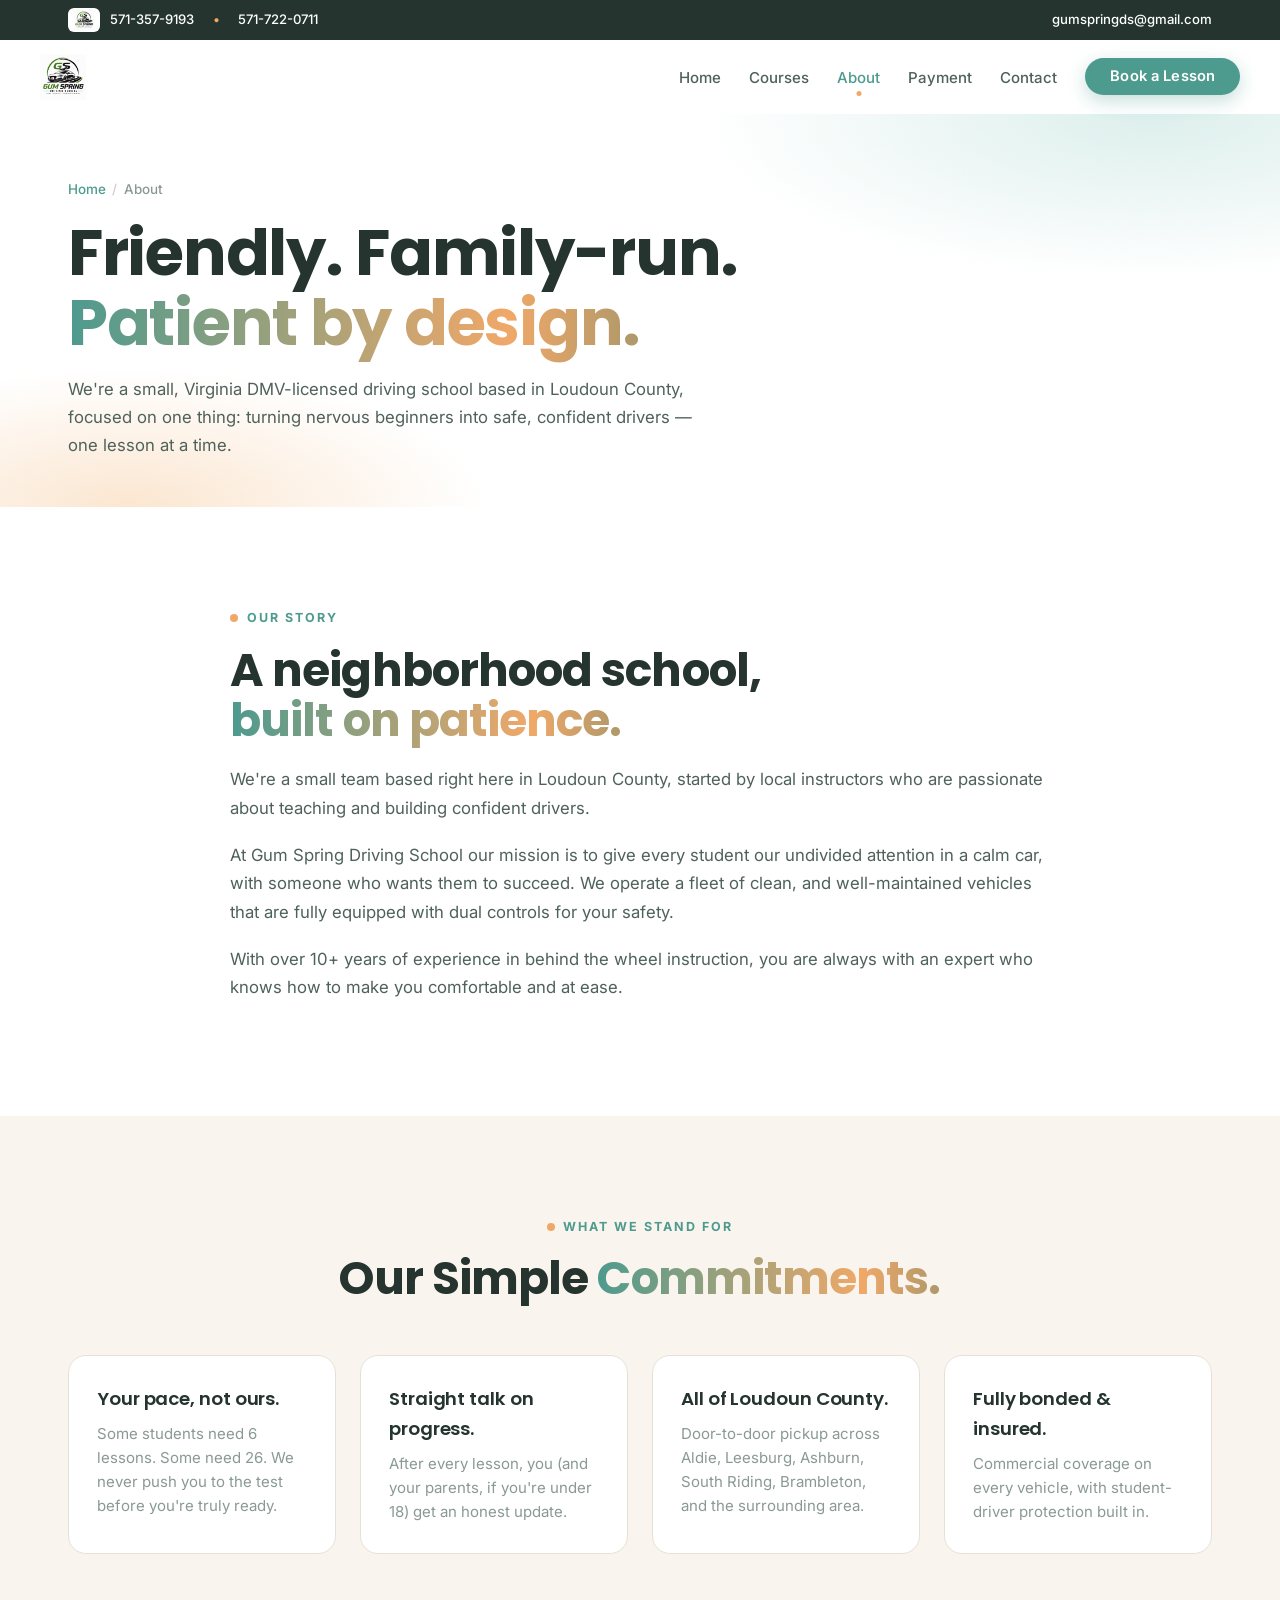
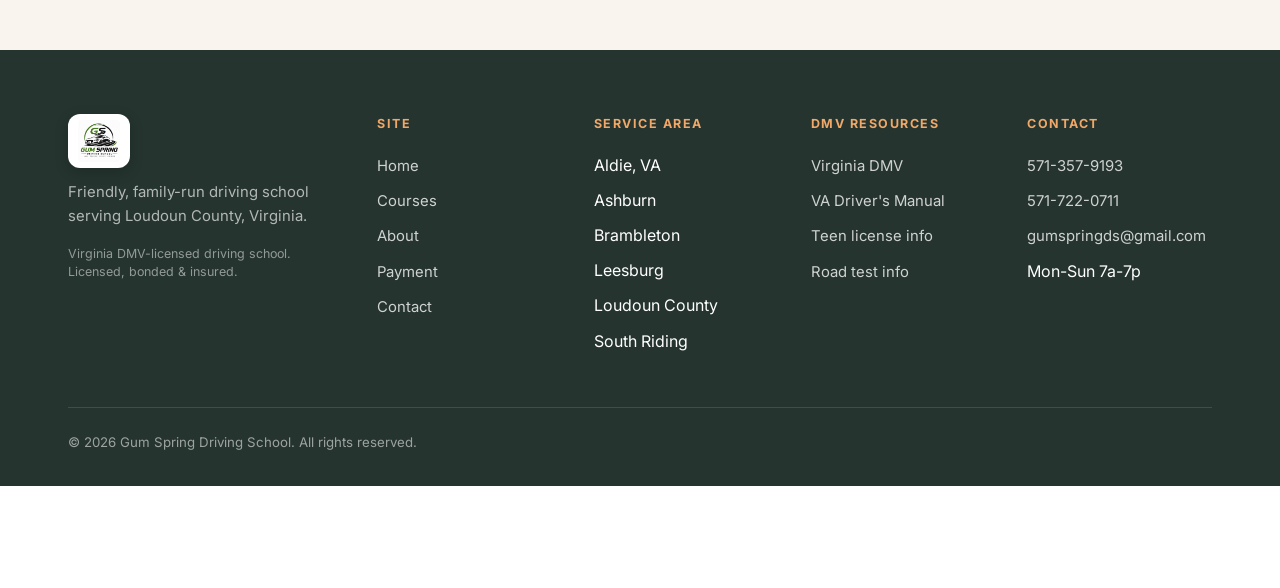
==== pages/about.html @ 62cbe134 "Add files via upload" ====
<!DOCTYPE html>
<html lang="en">
<head>
  <meta charset="UTF-8" />
  <meta name="viewport" content="width=device-width, initial-scale=1.0" />
  <meta name="theme-color" content="#4d9a8e" />
  <title>About Us | Gum Spring Driving School in Loudoun County, VA</title>
  <meta name="description" content="A family-run, Virginia DMV-licensed driving school in Loudoun County. Built on patience, safety, and one-on-one driving instruction." />
  <meta name="robots" content="index, follow" />
  <link rel="canonical" href="https://gumspringdriving.com/pages/about.html" />

  <meta property="og:type" content="website" />
  <meta property="og:title" content="About Gum Spring Driving School" />
  <meta property="og:description" content="A family-run driving school in Loudoun County, Virginia." />
  <meta property="og:url" content="https://gumspringdriving.com/pages/about.html" />

  <link rel="icon" href="data:image/svg+xml,%3Csvg xmlns='http://www.w3.org/2000/svg' viewBox='0 0 32 32'%3E%3Crect width='32' height='32' rx='9' fill='%234d9a8e'/%3E%3Ccircle cx='16' cy='17' r='7' fill='none' stroke='white' stroke-width='2.2'/%3E%3Ccircle cx='16' cy='17' r='1.8' fill='white'/%3E%3Cpath d='M16 12v-2M16 22v2M11 17h-2M21 17h2' stroke='white' stroke-width='2.2' stroke-linecap='round'/%3E%3Cpath d='M22 8c2-1 3 0 3 2-2 1-3 0-3-2z' fill='%23f0a868'/%3E%3C/svg%3E" />

  <link rel="preconnect" href="https://fonts.googleapis.com">
  <link rel="preconnect" href="https://fonts.gstatic.com" crossorigin>
  <link href="https://fonts.googleapis.com/css2?family=Poppins:wght@500;600;700;800&family=Inter:wght@400;500;600;700&display=swap" rel="stylesheet">
  <link rel="stylesheet" href="../css/styles.css">
</head>
<body>

<a href="#main" class="skip-link">Skip to main content</a>
<div class="scroll-progress"></div>

<div class="topbar">
  <div class="container topbar-inner">
    <div class="topbar-contact-left">
      <img src="../assets/images/logo.png" alt="Gum Spring Driving School" class="topbar-logo" />
      <a href="tel:5713579193">571-357-9193</a>
      <span class="dot">&bull;</span>
      <a href="tel:5717220711">571-722-0711</a>
    </div>
    <div><a href="mailto:gumspringds@gmail.com">gumspringds@gmail.com</a></div>
  </div>
</div>

<header class="site-header">
  <div class="container nav">
    <a href="../index.html" class="brand" aria-label="Gum Spring Driving School home"><img src="../assets/images/logo.png" alt="Gum Spring Driving School" class="brand-logo" /></a>
    <ul class="nav-links">
      <li><a href="../index.html">Home</a></li>
      <li><a href="services.html">Courses</a></li>
      <li><a href="about.html">About</a></li>
      <li><a href="payment.html">Payment</a></li>
      <li><a href="contact.html">Contact</a></li>
      <li><a href="contact.html" class="nav-cta">Book a Lesson</a></li>
    </ul>
    <button class="menu-toggle" aria-label="Toggle menu" aria-expanded="false">
      <span></span><span></span><span></span>
    </button>
  </div>
</header>

<main id="main">

<section class="page-hero">
  <div class="container">
    <nav class="crumbs" aria-label="Breadcrumb"><a href="../index.html">Home</a><span class="sep">/</span>About</nav>
    <h1 class="display">Friendly. Family-run. <span class="accent">Patient by design.</span></h1>
    <p>We're a small, Virginia DMV-licensed driving school based in Loudoun County, focused on one thing: turning nervous beginners into safe, confident drivers — one lesson at a time.</p>
  </div>
</section>

<section class="section">
  <div class="container">
    <div class="story-grid story-grid--text-only">
      <div class="story-text reveal">
        <div class="eyebrow" style="margin-bottom:1rem;">Our story</div>
        <h2 class="display" style="margin-bottom:1.25rem;">A neighborhood school, <span class="accent">built on patience.</span></h2>
        <p>
          We're a small team based right here in Loudoun County, started by local instructors who are passionate about teaching and building confident drivers.
        </p>
        <p>
          At Gum Spring Driving School our mission is to give every student our undivided attention in a calm car, with someone who wants them to succeed. We operate a fleet of clean, and well-maintained vehicles that are fully equipped with dual controls for your safety.
        </p>
        <p>
          With over 10+ years of experience in behind the wheel instruction, you are always with an expert who knows how to make you comfortable and at ease.
        </p>
      </div>
    </div>
  </div>
</section>

<section class="section section--soft">
  <div class="container">
    <div class="section-head-center reveal">
      <div class="eyebrow">What we stand for</div>
      <h2 class="display">Our Simple <span class="accent">Commitments.</span></h2>
    </div>

    <div class="features">
      <div class="feature reveal">
        <h4>Your pace, not ours.</h4>
        <p>Some students need 6 lessons. Some need 26. We never push you to the test before you're truly ready.</p>
      </div>
      <div class="feature reveal delay-1">
        <h4>Straight talk on progress.</h4>
        <p>After every lesson, you (and your parents, if you're under 18) get an honest update.</p>
      </div>
      <div class="feature reveal delay-2">
        <h4>All of Loudoun County.</h4>
        <p>Door-to-door pickup across Aldie, Leesburg, Ashburn, South Riding, Brambleton, and the surrounding area.</p>
      </div>
      <div class="feature reveal">
        <h4>Fully bonded &amp; insured.</h4>
        <p>Commercial coverage on every vehicle, with student-driver protection built in.</p>
      </div>
    </div>
  </div>
</section>

</main>

<footer class="site-footer">
  <div class="container">
    <div class="footer-grid">
      <div>
        <div class="footer-brand"><img src="../assets/images/logo.png" alt="Gum Spring Driving School" class="brand-logo" /></div>
        <p class="footer-tag">Friendly, family-run driving school serving Loudoun County, Virginia.</p>
        <p class="footer-license">Virginia DMV-licensed driving school. Licensed, bonded &amp; insured.</p>
      </div>
      <div>
        <h5>Site</h5>
        <ul>
          <li><a href="../index.html">Home</a></li>
          <li><a href="services.html">Courses</a></li>
          <li><a href="about.html">About</a></li>
          <li><a href="payment.html">Payment</a></li>
          <li><a href="contact.html">Contact</a></li>
        </ul>
      </div>
      <div>
        <h5>Service area</h5>
        <ul>
          <li>Aldie, VA</li>
          <li>Ashburn</li>
          <li>Brambleton</li>
          <li>Leesburg</li>
          <li>Loudoun County</li>
          <li>South Riding</li>
        </ul>
      </div>
      <div>
        <h5>DMV resources</h5>
        <ul>
          <li><a href="https://www.dmv.virginia.gov/" target="_blank" rel="noopener noreferrer">Virginia DMV</a></li>
          <li><a href="https://www.dmv.virginia.gov/licenses-ids/exams/manual" target="_blank" rel="noopener noreferrer">VA Driver's Manual</a></li>
          <li><a href="https://www.dmv.virginia.gov/licenses-ids/learners/teen" target="_blank" rel="noopener noreferrer">Teen license info</a></li>
          <li><a href="https://www.dmv.virginia.gov/licenses-ids/exams/road-skills-test" target="_blank" rel="noopener noreferrer">Road test info</a></li>
        </ul>
      </div>
      <div>
        <h5>Contact</h5>
        <ul>
          <li><a href="tel:5713579193">571-357-9193</a></li>
          <li><a href="tel:5717220711">571-722-0711</a></li>
          <li><a href="mailto:gumspringds@gmail.com">gumspringds@gmail.com</a></li>
          <li>Mon-Sun 7a-7p</li>
        </ul>
      </div>
    </div>
    <div class="footer-bottom">
      <div>© <span id="year">2026</span> Gum Spring Driving School. All rights reserved.</div>
    </div>
  </div>
</footer>

<a href="contact.html" class="fab" aria-label="Book a lesson now">
  <svg viewBox="0 0 24 24" fill="none" stroke="currentColor" stroke-width="2.2" stroke-linecap="round" stroke-linejoin="round">
    <rect x="3" y="4" width="18" height="18" rx="3"/>
    <path d="M16 2v4M8 2v4M3 10h18"/>
    <path d="m9 16 2 2 4-4"/>
  </svg>
  Book Now
</a>

<script src="../js/script.js"></script>
</body>
</html>
---- css/styles.css ----
:root {
  
  --primary:       #4d9a8e;
  --primary-dark:  #2f7a6f;
  --primary-deep:  #1f5852;
  --primary-soft:  #dcefec;
  --primary-tint:  #f1faf8;

  
  --accent:        #f0a868;
  --accent-dark:   #cf8141;
  --accent-soft:   #fbe6d0;

  
  --mint:          var(--primary);
  --mint-soft:     var(--primary-soft);
  --sun:           var(--accent);
  --sun-soft:      var(--accent-soft);

  
  --ink:           #25342f;
  --ink-soft:      #4f615b;
  --muted:         #8a9a93;
  --line:          #e6e1d8;
  --line-strong:   #d4cdc1;

  
  --bg:            #ffffff;
  --bg-soft:       #f9f5ee;   
  --bg-warm:       #f5efe5;   
  --bg-card:       #ffffff;

  
  --font-display:  "Poppins", -apple-system, BlinkMacSystemFont, "Segoe UI", sans-serif;
  --font-body:     "Inter", -apple-system, BlinkMacSystemFont, "Segoe UI", sans-serif;

  
  --max-w:         1200px;
  --gutter:        clamp(1.1rem, 4vw, 1.75rem);

  
  --r-sm:          12px;
  --r:             18px;
  --r-lg:          24px;
  --r-xl:          32px;
  --r-pill:        999px;

  
  --shadow-xs:     0 1px 2px rgba(37, 52, 47, 0.04);
  --shadow-sm:     0 4px 14px -4px rgba(37, 52, 47, 0.06);
  --shadow-md:     0 12px 28px -10px rgba(37, 52, 47, 0.10);
  --shadow-lg:     0 24px 48px -16px rgba(37, 52, 47, 0.14);
  --shadow-blue:   0 12px 28px -10px rgba(77, 154, 142, 0.35);
  --shadow-peach:  0 12px 28px -10px rgba(240, 168, 104, 0.35);

  
  --ease-out:      cubic-bezier(0.2, 0.8, 0.2, 1);
  --ease-soft:     cubic-bezier(0.4, 0, 0.2, 1);
  --ease-elastic:  cubic-bezier(0.34, 1.56, 0.64, 1);

  
  --grad-sky:      linear-gradient(135deg, #4d9a8e 0%, #6ab4a8 60%, #8ecdc3 100%);
  --grad-warm:     linear-gradient(135deg, #f0a868 0%, #f5c190 100%);
  --grad-soft:     linear-gradient(160deg, #f1faf8 0%, #ffffff 50%, #f9f5ee 100%);
  --grad-hero:     linear-gradient(135deg, #f1faf8 0%, #fdf8ee 55%, #fbe6d0 100%);
}


*, *::before, *::after { box-sizing: border-box; margin: 0; padding: 0; }

html {
  scroll-behavior: smooth;
  -webkit-text-size-adjust: 100%;
  text-rendering: optimizeLegibility;
  scroll-padding-top: 80px; 
}

body {
  font-family: var(--font-body);
  background: var(--bg);
  color: var(--ink);
  line-height: 1.65;
  font-size: 16px;
  -webkit-font-smoothing: antialiased;
  -moz-osx-font-smoothing: grayscale;
  overflow-x: hidden;
}

img, svg, video { max-width: 100%; display: block; }
img { height: auto; }
a { color: inherit; text-decoration: none; }
button { font: inherit; cursor: pointer; border: none; background: none; color: inherit; }

:focus-visible {
  outline: 3px solid var(--primary);
  outline-offset: 3px;
  border-radius: 6px;
}
::selection { background: var(--primary); color: #fff; }


.skip-link {
  position: absolute; left: -9999px; top: 0;
  background: var(--ink); color: #fff;
  padding: 0.75rem 1rem;
  border-radius: 0 0 var(--r-sm) 0;
  z-index: 1000;
  font-weight: 600;
}
.skip-link:focus { left: 0; }


.visually-hidden {
  position: absolute !important;
  width: 1px; height: 1px;
  padding: 0; margin: -1px;
  overflow: hidden; clip: rect(0,0,0,0);
  white-space: nowrap; border: 0;
}


.scroll-progress {
  position: fixed; top: 0; left: 0;
  height: 3px; width: 0%;
  background: var(--grad-sky);
  z-index: 200;
  transition: width 0.05s linear;
  pointer-events: none;
}


.display {
  font-family: var(--font-display);
  font-weight: 700;
  letter-spacing: -0.02em;
  line-height: 1.1;
  text-wrap: balance;
}
h1.display { font-size: clamp(2.25rem, 6vw, 4rem); font-weight: 700; }
h2.display { font-size: clamp(1.85rem, 4vw, 2.85rem); }
h3.display { font-size: clamp(1.4rem, 2.5vw, 1.85rem); }

.accent { color: var(--primary); }
.accent-warm { color: var(--accent-dark); }

.eyebrow {
  font-family: var(--font-body);
  font-size: 0.78rem;
  letter-spacing: 0.16em;
  text-transform: uppercase;
  color: var(--primary);
  font-weight: 700;
  display: inline-flex;
  align-items: center;
  gap: 0.55rem;
}
.eyebrow::before {
  content: "";
  width: 8px; height: 8px;
  background: var(--accent);
  border-radius: 50%;
  display: inline-block;
}

.lead {
  color: var(--ink-soft);
  font-size: clamp(1rem, 1.4vw, 1.13rem);
  line-height: 1.65;
  text-wrap: pretty;
}


.container {
  max-width: var(--max-w);
  margin: 0 auto;
  padding: 0 var(--gutter);
}
.section       { padding: clamp(3.5rem, 8vw, 6rem) 0; }
.section-tight { padding: clamp(2.25rem, 5vw, 4rem) 0; }
.section--soft { background: var(--bg-soft); }
.section--warm { background: var(--bg-warm); }
.section--tinted { background: var(--primary-tint); }


.topbar {
  background: var(--ink);
  color: #fff;
  font-size: 0.82rem;
  padding: 0.5rem 0;
  font-weight: 500;
}
.topbar-inner {
  display: flex; justify-content: space-between; align-items: center;
  gap: 1rem; flex-wrap: wrap;
}
.topbar a { transition: color 0.2s; }
.topbar a:hover { color: var(--accent); }
.topbar .dot { color: var(--accent); margin: 0 0.5rem; }
.topbar-contact-left {
  display: inline-flex;
  align-items: center;
  gap: 0.65rem;
  flex-wrap: wrap;
}
.topbar-logo {
  height: 24px;
  width: auto;
  max-width: 132px;
  object-fit: contain;
  background: #fff;
  border-radius: 6px;
  padding: 2px 6px;
}
.phone-rotator {
  position: relative;
  display: inline-grid;
  min-width: 7.7rem;
  vertical-align: bottom;
}
.phone-slide {
  grid-area: 1 / 1;
  opacity: 0;
  transform: translateY(0.45rem);
  pointer-events: none;
  transition: opacity 0.35s var(--ease-soft), transform 0.35s var(--ease-soft), color 0.2s;
}
.phone-slide.is-active {
  opacity: 1;
  transform: translateY(0);
  pointer-events: auto;
}


.site-header {
  position: sticky; top: 0;
  z-index: 100;
  background: rgba(255, 255, 255, 0.78);
  backdrop-filter: saturate(160%) blur(18px);
  -webkit-backdrop-filter: saturate(160%) blur(18px);
  border-bottom: 1px solid transparent;
  transition: background 0.25s var(--ease-soft), border-color 0.25s, box-shadow 0.25s;
}
.site-header.scrolled {
  background: rgba(255, 255, 255, 0.92);
  border-bottom-color: var(--line);
  box-shadow: var(--shadow-xs);
}
.nav {
  display: flex; align-items: center; justify-content: space-between;
  padding: 0.85rem 0; gap: 2rem;
  transition: padding 0.25s var(--ease-soft);
}
.site-header.scrolled .nav { padding: 0.7rem 0; }

.brand {
  display: flex; align-items: center; gap: 0.65rem;
  font-family: var(--font-display);
  font-weight: 700;
  font-size: 1.2rem;
  letter-spacing: -0.015em;
  color: var(--ink);
}

.brand-logo {
  display: block;
  height: 46px;
  width: auto;
  max-width: 220px;
  transition: transform 0.5s var(--ease-elastic);
}
.brand:hover .brand-logo { transform: scale(1.04); }
@media (max-width: 480px) {
  .brand-logo { height: 38px; max-width: 170px; }
}


.brand-mark {
  width: 40px; height: 40px;
  background: var(--grad-sky);
  border-radius: 12px;
  display: grid; place-items: center;
  position: relative;
  flex-shrink: 0;
  box-shadow: var(--shadow-blue);
  transition: transform 0.5s var(--ease-elastic);
  overflow: hidden;
}
.brand-mark svg { width: 26px; height: 26px; color: #fff; position: relative; z-index: 2; }
.brand-mark::before {
  
  content: "";
  position: absolute;
  width: 22px; height: 22px;
  background: radial-gradient(circle, var(--accent) 0%, transparent 70%);
  top: -4px; right: -4px;
  opacity: 0.85;
}
.brand:hover .brand-mark { transform: rotate(-8deg) scale(1.06); }

.nav-links {
  display: flex; gap: 1.75rem;
  list-style: none; align-items: center;
}
.nav-links a {
  font-size: 0.94rem;
  font-weight: 500;
  color: var(--ink-soft);
  position: relative;
  padding: 0.35rem 0;
  transition: color 0.2s;
}
.nav-links a:hover, .nav-links a.active { color: var(--primary); }
.nav-links a.active::after {
  content: "";
  position: absolute;
  bottom: -4px; left: 50%;
  transform: translateX(-50%);
  width: 5px; height: 5px;
  background: var(--accent);
  border-radius: 50%;
}
.nav-cta {
  display: inline-flex !important;
  align-items: center !important;
  justify-content: center !important;
  background: var(--primary) !important;
  color: #fff !important;
  padding: 0.72rem 1.55rem !important;
  border-radius: 999px !important;
  font-size: 0.92rem !important;
  font-weight: 600 !important;
  line-height: 1 !important;
  white-space: nowrap !important;
  letter-spacing: 0.01em !important;
  box-shadow: 0 6px 18px rgba(77, 154, 142, 0.32);
  transition: background 0.25s, transform 0.2s var(--ease-out), box-shadow 0.25s;
  text-decoration: none !important;
  border: none !important;
}
.nav-cta:hover {
  background: var(--primary-dark) !important;
  transform: translateY(-1px);
  box-shadow: 0 10px 26px rgba(77, 154, 142, 0.45);
}
.nav-cta::after { display: none; }


.menu-toggle {
  display: none;
  width: 42px; height: 42px;
  border-radius: 12px;
  background: var(--bg-soft);
  flex-direction: column; justify-content: center; align-items: center;
  gap: 5px;
  transition: background 0.2s;
}
.menu-toggle:hover { background: var(--primary-soft); }
.menu-toggle span {
  width: 20px; height: 2px;
  background: var(--ink);
  border-radius: 2px;
  transition: transform 0.35s var(--ease-out), opacity 0.3s;
}
.menu-toggle.open span:nth-child(1) { transform: translateY(7px) rotate(45deg); }
.menu-toggle.open span:nth-child(2) { opacity: 0; transform: translateX(-12px); }
.menu-toggle.open span:nth-child(3) { transform: translateY(-7px) rotate(-45deg); }

@media (max-width: 1100px) {
  .nav-links {
    position: fixed; top: 0; right: 0;
    height: 100vh; width: min(86vw, 360px);
    background: #fff;
    flex-direction: column; align-items: flex-start;
    padding: 6rem 1.75rem 2rem;
    gap: 1.25rem;
    transform: translateX(100%);
    transition: transform 0.4s var(--ease-out);
    box-shadow: -16px 0 50px rgba(15, 23, 42, 0.1);
  }
  .nav-links.open { transform: translateX(0); }
  .nav-links a { font-size: 1.15rem; font-weight: 600; }
  .nav-cta { display: none; }
  .menu-toggle { display: flex; z-index: 101; }
}


.btn {
  display: inline-flex;
  align-items: center;
  justify-content: center;
  gap: 0.55rem;
  padding: 0.9rem 1.5rem;
  border-radius: var(--r-pill);
  font-size: 0.95rem;
  font-weight: 600;
  font-family: var(--font-body);
  transition: transform 0.2s var(--ease-out), background 0.25s, color 0.25s,
              box-shadow 0.25s, border-color 0.25s;
  cursor: pointer;
  border: 2px solid transparent;
  white-space: nowrap;          
  position: relative;
  line-height: 1.2;
  text-decoration: none;
  -webkit-tap-highlight-color: transparent;
  user-select: none;
}

@media (max-width: 480px) {
  .btn { white-space: normal; text-align: center; }
}

.btn:not(.magnetic):hover { transform: translateY(-2px); }
.btn:active { transform: translateY(0) scale(0.98); }
.magnetic:hover { box-shadow: var(--shadow-md); }

.btn-primary {
  background: var(--primary);
  color: #fff;
  box-shadow: var(--shadow-blue);
}
.btn-primary:hover { background: var(--primary-dark); color: #fff; }

.btn-accent {
  background: var(--accent);
  color: #fff;
  box-shadow: var(--shadow-peach);
}
.btn-accent:hover { background: var(--accent-dark); color: #fff; }

.btn-dark { background: var(--ink); color: #fff; }
.btn-dark:hover { background: var(--primary); color: #fff; }

.btn-ghost {
  background: #fff;
  color: var(--ink);
  border-color: var(--line-strong);
}
.btn-ghost:hover {
  background: var(--ink);
  color: #fff;
  border-color: var(--ink);
}


.btn-light {
  background: rgba(255, 255, 255, 0.14);
  color: #fff;
  border-color: rgba(255, 255, 255, 0.32);
  backdrop-filter: blur(8px);
  -webkit-backdrop-filter: blur(8px);
}
.btn-light:hover {
  background: rgba(255, 255, 255, 0.24);
  border-color: rgba(255, 255, 255, 0.5);
  color: #fff;
}

.btn-arrow::after {
  content: "→";
  transition: transform 0.25s var(--ease-out);
  display: inline-block;
}
.btn-arrow:hover::after { transform: translateX(4px); }

.btn-sm { padding: 0.55rem 1.1rem; font-size: 0.85rem; }
.btn-lg { padding: 1.05rem 1.9rem; font-size: 1rem; }
@media (max-width: 480px) {
  .btn-lg { padding: 0.95rem 1.5rem; font-size: 0.95rem; }
}


.btn:disabled,
.btn[aria-disabled="true"] {
  opacity: 0.6;
  cursor: not-allowed;
  pointer-events: none;
  transform: none !important;
}


.hero {
  position: relative;
  display: block;
  padding: 0 0 1.5rem;
  overflow: hidden;
  isolation: isolate;
  
  background:
    radial-gradient(ellipse 60% 50% at 80% 20%, rgba(77,154,142,0.12), transparent 70%),
    radial-gradient(ellipse 50% 50% at 10% 90%, rgba(240,168,104,0.14), transparent 70%),
    var(--grad-soft);
}


.hero.hero--clean {
  background: #ffffff;
}
.hero.hero--clean::before { display: none; }


.hero.hero--full {
  padding: 0;
  background: #f6f8fa;
  min-height: max(620px, calc(100svh - 104px));
  width: 100vw;
  position: relative;
  left: 50%;
  right: 50%;
  margin-left: -50vw;
  margin-right: -50vw;
  display: flex;
  align-items: stretch;
}
.hero.hero--full::before { display: none; }
.hero.hero--full > * { width: 100%; }
.hero.hero--full .hero-scroll-cue {
  color: var(--ink-soft);
  z-index: 4;
}


.home-hero {
  position: relative;
  width: 100vw;
  min-height: max(640px, calc(100svh - 104px));
  left: 50%;
  margin-left: -50vw;
  overflow: hidden;
  background: #f6f8fa;
  isolation: isolate;
}
.home-hero-slider {
  position: absolute;
  inset: 0;
  overflow: hidden;
}
.home-hero-slide {
  position: absolute;
  inset: 0;
  display: grid;
  opacity: 0;
  visibility: hidden;
  pointer-events: none;
  transition: opacity 0.7s var(--ease-soft), visibility 0.7s var(--ease-soft);
}
.home-hero-slide.is-active {
  opacity: 1;
  visibility: visible;
  pointer-events: auto;
  z-index: 1;
}
.home-hero-bg {
  position: absolute;
  inset: 0;
  background-image: var(--hero-bg);
  background-size: cover;
  background-position: center;
  transform: scale(1.04);
  transition: transform 8s ease-out;
}
.home-hero-slide.is-active .home-hero-bg { transform: scale(1); }
.home-hero-bg::after {
  content: "";
  position: absolute;
  inset: 0;
  background:
    linear-gradient(90deg, rgba(255,255,255,0.98) 0%, rgba(255,255,255,0.9) 42%, rgba(255,255,255,0.48) 68%, rgba(255,255,255,0.15) 100%),
    linear-gradient(180deg, rgba(255,255,255,0.12) 0%, rgba(255,255,255,0.62) 100%);
}
.home-hero-inner {
  position: relative;
  z-index: 2;
  min-height: max(640px, calc(100svh - 104px));
  display: flex;
  flex-direction: column;
  justify-content: center;
  align-items: flex-start;
  padding-top: clamp(4.5rem, 9vh, 7rem);
  padding-bottom: clamp(4.5rem, 9vh, 7rem);
}
.home-hero-inner > * { max-width: 660px; }
.home-hero .hero-tag {
  background: rgba(255,255,255,0.88);
  backdrop-filter: blur(10px);
  -webkit-backdrop-filter: blur(10px);
}
.home-hero-kicker {
  display: inline-flex;
  align-items: center;
  color: var(--primary-dark);
  font-size: 0.8rem;
  font-weight: 800;
  letter-spacing: 0.12em;
  text-transform: uppercase;
  margin-bottom: 0.75rem;
}
.home-hero-title {
  font-size: clamp(2.45rem, 6vw, 5.2rem);
  line-height: 0.98;
  font-weight: 800;
  letter-spacing: -0.02em;
  margin: 0.65rem 0 1.25rem;
  color: var(--ink);
}
.home-hero-title .accent { color: var(--primary); }
.home-hero-lead {
  max-width: 39rem;
  color: var(--ink-soft);
  font-size: clamp(1rem, 1.4vw, 1.18rem);
  line-height: 1.65;
  margin-bottom: 1.6rem;
}
.home-hero-actions {
  display: flex;
  flex-wrap: wrap;
  gap: 0.9rem;
  margin-bottom: 1.55rem;
}
.home-hero-list {
  display: flex;
  flex-wrap: wrap;
  gap: 0.65rem 1rem;
  list-style: none;
  padding: 0;
  margin: 0;
  color: var(--ink-soft);
  font-weight: 600;
  font-size: 0.92rem;
}
.home-hero-list li {
  display: inline-flex;
  align-items: center;
  gap: 0.45rem;
}
.home-hero-arrow {
  position: absolute;
  top: 50%;
  z-index: 4;
  width: 44px;
  height: 44px;
  display: grid;
  place-items: center;
  border-radius: 50%;
  border: 1px solid var(--line);
  background: rgba(255,255,255,0.9);
  color: var(--ink-soft);
  box-shadow: var(--shadow-sm);
  transform: translateY(-50%);
  transition: background 0.2s ease, color 0.2s ease, transform 0.2s ease;
}
.home-hero-arrow:hover {
  background: var(--primary);
  border-color: var(--primary);
  color: #fff;
  transform: translateY(-50%) scale(1.04);
}
.home-hero-arrow svg { width: 18px; height: 18px; }
.home-hero-arrow--prev { left: clamp(0.75rem, 2vw, 1.5rem); }
.home-hero-arrow--next { right: clamp(0.75rem, 2vw, 1.5rem); }
.home-hero-dots {
  position: absolute;
  left: 50%;
  bottom: clamp(1.2rem, 3vh, 2rem);
  z-index: 4;
  display: flex;
  align-items: center;
  gap: 0.5rem;
  transform: translateX(-50%);
}
.home-hero-dot {
  width: 8px;
  height: 8px;
  padding: 0;
  border: 0;
  border-radius: 999px;
  background: rgba(15,23,42,0.22);
  cursor: pointer;
  transition: width 0.25s ease, background 0.25s ease;
}
.home-hero-dot.is-active {
  width: 28px;
  background: var(--primary);
}
.home-hero-scroll {
  position: absolute;
  left: 50%;
  bottom: clamp(1.2rem, 3vh, 2rem);
  z-index: 4;
  transform: translateX(-50%);
  color: var(--ink-soft);
  font-size: 0.76rem;
  font-weight: 800;
  letter-spacing: 0.12em;
  text-transform: uppercase;
  text-decoration: none;
  margin-bottom: 1.35rem;
}
@media (max-width: 720px) {
  .home-hero,
  .home-hero-inner { min-height: max(680px, calc(100svh - 92px)); }
  .home-hero-bg::after {
    background: linear-gradient(180deg, rgba(255,255,255,0.96) 0%, rgba(255,255,255,0.88) 58%, rgba(255,255,255,0.72) 100%);
  }
  .home-hero-arrow { display: none; }
  .home-hero-inner { padding-left: 1.25rem; padding-right: 1.25rem; }
  .home-hero-actions { flex-direction: column; align-items: stretch; width: 100%; }
  .home-hero-actions .btn { width: 100%; }
  .home-hero-list { display: grid; gap: 0.6rem; }
}
@media (prefers-reduced-motion: reduce) {
  .home-hero-slide,
  .home-hero-bg { transition: none; }
  .home-hero-bg { transform: none; }
}


.home-hero {
  min-height: auto;
  padding: clamp(4rem, 8vw, 7rem) 0 clamp(3rem, 6vw, 5rem);
  background:
    radial-gradient(ellipse 58% 48% at 82% 18%, rgba(77,154,142,0.13), transparent 68%),
    radial-gradient(ellipse 46% 42% at 10% 90%, rgba(240,168,104,0.14), transparent 66%),
    #fff;
}
.home-hero-grid {
  display: grid;
  grid-template-columns: minmax(0, 1.05fr) minmax(360px, 0.82fr);
  gap: clamp(2rem, 5vw, 4.5rem);
  align-items: center;
}
.home-hero-copy {
  min-width: 0;
}
.home-hero-copy .hero-tag {
  background: rgba(255,255,255,0.86);
}
.home-hero-title {
  font-size: clamp(2.5rem, 5.7vw, 5.3rem);
  line-height: 0.98;
  max-width: 720px;
}
.home-hero-lead {
  max-width: 43rem;
}
.home-course-card {
  position: relative;
  min-height: 560px;
  display: flex;
  flex-direction: column;
  overflow: hidden;
  background: #fff;
  border: 1px solid var(--line);
  border-radius: var(--r-lg);
  box-shadow: var(--shadow-lg);
}
.home-course-media {
  height: 210px;
  overflow: hidden;
  background: var(--bg-soft);
}
.home-course-media img {
  width: 100%;
  height: 100%;
  object-fit: cover;
  display: block;
}
.home-course-card .home-hero-slide {
  position: absolute;
  inset: 210px 0 0;
  display: flex;
  flex-direction: column;
  justify-content: flex-start;
  padding: clamp(1.4rem, 3vw, 2rem);
  background: #fff;
  opacity: 0;
  visibility: hidden;
  pointer-events: none;
  transform: translateX(18px);
  transition: opacity 0.45s var(--ease-soft), transform 0.45s var(--ease-soft), visibility 0.45s var(--ease-soft);
}
.home-course-card .home-hero-slide.is-active {
  opacity: 1;
  visibility: visible;
  pointer-events: auto;
  transform: translateX(0);
}
.home-course-title {
  font-family: var(--font-display);
  font-size: clamp(1.75rem, 3vw, 2.35rem);
  line-height: 1.05;
  margin: 0 0 0.85rem;
  color: var(--ink);
}
.home-course-text {
  color: var(--ink-soft);
  line-height: 1.6;
  margin-bottom: 1.1rem;
}
.home-course-list {
  list-style: none;
  padding: 0;
  margin: 0 0 1.35rem;
  display: grid;
  gap: 0.65rem;
}
.home-course-list li {
  position: relative;
  padding-left: 1.45rem;
  color: var(--ink-soft);
  font-weight: 600;
  font-size: 0.94rem;
}
.home-course-list li::before {
  content: "";
  position: absolute;
  left: 0;
  top: 0.35rem;
  width: 14px;
  height: 14px;
  border-radius: 50%;
  background: var(--primary-soft);
}
.home-course-list li::after {
  content: "";
  position: absolute;
  left: 4px;
  top: 0.55rem;
  width: 6px;
  height: 3px;
  border-left: 2px solid var(--primary);
  border-bottom: 2px solid var(--primary);
  transform: rotate(-45deg);
}
.rental-note {
  display: grid;
  gap: 0.2rem;
  margin: 0 0 1.2rem;
  padding: 0.85rem 1rem;
  border: 1px solid rgba(240, 168, 104, 0.34);
  border-left: 4px solid var(--accent);
  border-radius: var(--r-sm);
  background: linear-gradient(135deg, rgba(240, 168, 104, 0.12), rgba(77, 154, 142, 0.08));
}
.rental-note span {
  color: var(--accent-dark);
  font-size: 0.72rem;
  font-weight: 800;
  letter-spacing: 0.08em;
  text-transform: uppercase;
}
.rental-note strong {
  color: var(--ink);
  font-size: 0.94rem;
  line-height: 1.35;
}
.home-course-card .home-hero-dots {
  left: auto;
  right: 1.5rem;
  bottom: 1.5rem;
  transform: none;
}
.home-course-card .home-hero-dot {
  background: var(--line-strong);
}
.home-course-card .home-hero-dot.is-active {
  background: var(--primary);
}
@media (max-width: 920px) {
  .home-hero-grid {
    grid-template-columns: 1fr;
  }
  .home-course-card {
    min-height: 540px;
    max-width: 560px;
    width: 100%;
    margin: 0 auto;
  }
}
@media (max-width: 560px) {
  .home-hero {
    padding-top: 2.75rem;
  }
  .home-hero-actions {
    flex-direction: column;
    align-items: stretch;
  }
  .home-hero-actions .btn {
    width: 100%;
  }
  .home-course-media {
    height: 180px;
  }
  .home-course-card {
    min-height: 560px;
  }
  .home-course-card .home-hero-slide {
    inset: 180px 0 0;
  }
}

.hero-bg {
  position: absolute;
  inset: 0;
  z-index: -1;
  background-image:
    radial-gradient(ellipse 90% 60% at 80% 0%, rgba(240, 168, 104, 0.18), transparent 60%),
    radial-gradient(ellipse 80% 60% at 20% 100%, rgba(77, 154, 142, 0.18), transparent 60%),
    var(--grad-hero);
  background-size: cover;
  background-position: center;
  filter: saturate(1.05);
  transition: transform 0.4s var(--ease-soft);
  
  transform: translateY(calc(var(--parallax, 0) * 1px));
}
.hero-bg::after {
  
  content: "";
  position: absolute;
  inset: 0;
  background:
    linear-gradient(to bottom, rgba(255,255,255,0.6) 0%, rgba(255,255,255,0) 35%, rgba(255,255,255,0) 65%, rgba(255,255,255,0.7) 100%);
  pointer-events: none;
}

.hero-grid {
  position: relative;
  display: grid;
  grid-template-columns: 1.05fr 0.95fr;
  gap: clamp(2rem, 5vw, 4rem);
  align-items: center;
  width: 100%;
  padding: 1.5rem 0 2.5rem;
}
@media (max-width: 920px) {
  .hero-grid { grid-template-columns: 1fr; padding: 1rem 0 2rem; }
}

.hero-tag {
  display: inline-flex;
  align-items: center;
  gap: 0.5rem;
  background: rgba(255,255,255,0.8);
  border: 1px solid var(--line);
  padding: 0.45rem 0.9rem 0.45rem 0.6rem;
  border-radius: var(--r-pill);
  font-size: 0.82rem;
  font-weight: 600;
  color: var(--ink-soft);
  margin-bottom: 1.5rem;
  box-shadow: var(--shadow-xs);
  backdrop-filter: blur(8px);
}
.hero-tag-dot {
  width: 8px; height: 8px;
  border-radius: 50%;
  background: var(--accent);
  box-shadow: 0 0 0 4px rgba(240, 168, 104, 0.22);
  animation: pulseSoft 2.4s ease-out infinite;
}
@keyframes pulseSoft {
  0%, 100% { box-shadow: 0 0 0 0 rgba(240, 168, 104, 0.45); }
  50%      { box-shadow: 0 0 0 8px rgba(240, 168, 104, 0); }
}

.hero-headline { margin-bottom: 1.25rem; }
.hero-sub {
  font-size: clamp(1.05rem, 1.5vw, 1.18rem);
  color: var(--ink-soft);
  max-width: 32em;
  margin-bottom: 2rem;
  line-height: 1.6;
  text-wrap: pretty;
}
.hero-ctas {
  display: flex; gap: 0.85rem; flex-wrap: wrap;
  margin-bottom: 2.25rem;
  align-items: center;
}
@media (max-width: 480px) {
  .hero-ctas { flex-direction: column; align-items: stretch; }
  .hero-ctas .btn { width: 100%; }
}
.hero-trust {
  display: flex; align-items: center; gap: 1rem;
  flex-wrap: wrap;
  font-size: 0.93rem;
  color: var(--muted);
}
.hero-trust .stars { color: var(--accent); letter-spacing: 0.1em; font-size: 1rem; }
.hero-trust strong { color: var(--ink); font-weight: 600; }


.hero-card {
  position: relative;
  aspect-ratio: 5 / 4;
  max-width: 440px;
  width: 100%;
  margin: 0 auto;
  border-radius: var(--r-xl);
  overflow: hidden;
  box-shadow: var(--shadow-lg);
  background:
    linear-gradient(160deg, rgba(255,255,255,0.4), rgba(255,255,255,0)),
    var(--grad-sky);
}
.hero-card img {
  position: absolute;
  inset: 0;
  width: 100%; height: 100%;
  object-fit: cover;
}
.hero-card-overlay {
  position: absolute;
  inset: 0;
  background: linear-gradient(180deg, rgba(30,41,59,0) 50%, rgba(30,41,59,0.7) 100%);
}
.hero-card-meta {
  position: absolute;
  left: 1.25rem; right: 1.25rem; bottom: 1.25rem;
  color: #fff;
}
.hero-card-meta .label {
  font-size: 0.78rem;
  letter-spacing: 0.12em;
  text-transform: uppercase;
  opacity: 0.85;
  font-weight: 600;
}
.hero-card-meta h4 {
  font-family: var(--font-display);
  font-size: 1.3rem;
  font-weight: 600;
  margin-top: 0.3rem;
}


.hero-float-card {
  position: absolute;
  left: -16px; bottom: 5%;
  background: #fff;
  padding: 1rem 1.15rem;
  border-radius: var(--r-lg);
  box-shadow: var(--shadow-md);
  display: flex; align-items: center; gap: 0.8rem;
  max-width: 240px;
  animation: floatY 6s ease-in-out infinite;
  z-index: 2;
}
.hero-float-card .icon {
  flex-shrink: 0;
  width: 38px; height: 38px;
  border-radius: 12px;
  background: var(--primary-soft);
  color: var(--primary-dark);
  display: grid; place-items: center;
}
.hero-float-card .icon svg { width: 22px; height: 22px; }
.hero-float-card strong {
  display: block;
  font-size: 0.9rem;
  font-weight: 600;
  color: var(--ink);
}
.hero-float-card span {
  font-size: 0.78rem;
  color: var(--muted);
}
@keyframes floatY {
  0%, 100% { transform: translateY(0); }
  50%      { transform: translateY(-10px); }
}


.hero-float-stat {
  position: absolute;
  right: -14px; top: 8%;
  background: #fff;
  padding: 0.85rem 1.15rem;
  border-radius: var(--r-lg);
  box-shadow: var(--shadow-md);
  text-align: center;
  animation: floatY 7s ease-in-out infinite reverse;
  z-index: 2;
}
.hero-float-stat .num {
  font-family: var(--font-display);
  font-weight: 700;
  font-size: 1.4rem;
  color: var(--primary);
  line-height: 1;
  letter-spacing: -0.02em;
}
.hero-float-stat .lbl {
  font-size: 0.72rem;
  text-transform: uppercase;
  letter-spacing: 0.08em;
  color: var(--muted);
  margin-top: 0.25rem;
  font-weight: 600;
}
@media (max-width: 920px) {
  .hero-float-card, .hero-float-stat { display: none; }
}


.hero-scroll-cue {
  position: absolute; left: 50%; bottom: 1.2rem;
  transform: translateX(-50%);
  font-size: 0.74rem;
  text-transform: uppercase;
  letter-spacing: 0.14em;
  color: var(--muted);
  font-weight: 600;
  display: inline-flex; flex-direction: column; align-items: center; gap: 0.4rem;
  pointer-events: none;
  opacity: 0.75;
}
.hero-scroll-cue::after {
  content: "";
  width: 1.5px; height: 28px;
  background: linear-gradient(to bottom, var(--muted), transparent);
  animation: scrollCue 2s ease-in-out infinite;
  border-radius: 2px;
}
@keyframes scrollCue {
  0%   { transform: translateY(-6px); opacity: 0; }
  40%  { opacity: 1; }
  100% { transform: translateY(8px); opacity: 0; }
}
@media (max-width: 920px) { .hero-scroll-cue { display: none; } }


.trust-strip {
  display: grid;
  grid-template-columns: repeat(auto-fit, minmax(200px, 1fr));
  gap: 1rem;
  background: var(--bg-card);
  border: 1px solid var(--line);
  border-radius: var(--r-xl);
  padding: 1.5rem;
  box-shadow: var(--shadow-sm);
}
.trust-item {
  display: flex; align-items: center; gap: 0.85rem;
  padding: 0.65rem;
  border-radius: var(--r);
  transition: background 0.25s, transform 0.25s var(--ease-out);
}
.trust-item:hover {
  background: var(--primary-tint);
  transform: translateY(-2px);
}
.trust-icon {
  flex-shrink: 0;
  width: 44px; height: 44px;
  border-radius: 12px;
  background: var(--primary-soft);
  color: var(--primary-dark);
  display: grid; place-items: center;
  transition: transform 0.4s var(--ease-out), background 0.25s;
}
.trust-item:nth-child(2) .trust-icon,
.trust-item:nth-child(4) .trust-icon { background: var(--accent-soft); color: var(--accent-dark); }
.trust-item:hover .trust-icon { transform: rotate(-8deg) scale(1.08); }
.trust-icon svg { width: 22px; height: 22px; }
.trust-text strong {
  display: block;
  font-size: 0.95rem;
  font-weight: 600;
  color: var(--ink);
  line-height: 1.25;
}
.trust-text span {
  font-size: 0.82rem;
  color: var(--muted);
}


.section-head {
  display: grid;
  grid-template-columns: 1fr 1.4fr;
  gap: 2.5rem;
  align-items: end;
  margin-bottom: clamp(2.25rem, 4vw, 3.25rem);
}
@media (max-width: 760px) {
  .section-head { grid-template-columns: 1fr; gap: 1rem; }
}
.section-head .lead { max-width: 38em; }

.section-head-center {
  text-align: center;
  max-width: 700px;
  margin: 0 auto clamp(2.25rem, 4vw, 3.25rem);
}
.section-head-center .eyebrow { margin-bottom: 1rem; }
.section-head-center .lead { margin: 0.85rem auto 0; }


.courses {
  display: grid;
  grid-template-columns: repeat(auto-fit, minmax(260px, 1fr));
  gap: 1.5rem;
}
.course-card {
  display: flex; flex-direction: column;
  background: var(--bg-card);
  border: 1px solid var(--line);
  border-radius: var(--r-lg);
  transition: transform 0.35s var(--ease-out), box-shadow 0.35s, border-color 0.35s;
  position: relative;
}
.course-card:hover {
  transform: translateY(-6px) scale(1.01);
  box-shadow: var(--shadow-md);
  border-color: transparent;
}
.course-card:hover .course-actions .btn,
.course-card:focus-within .course-actions .btn {
  background: var(--primary);
  color: #fff;
  border-color: var(--primary);
  box-shadow: var(--shadow-blue);
}
.course-card:hover .course-actions .btn:hover,
.course-card:focus-within .course-actions .btn:hover {
  background: var(--primary-dark);
  border-color: var(--primary-dark);
}
.course-media {
  aspect-ratio: 16 / 11;
  position: relative;
  overflow: hidden;
  background: var(--grad-sky);
  border-radius: calc(var(--r-lg) - 1px) calc(var(--r-lg) - 1px) 0 0;
}
.course-media img {
  width: 100%; height: 100%;
  object-fit: cover;
  transition: transform 0.6s var(--ease-out);
}
.course-card:hover .course-media img { transform: scale(1.06); }
.course-badge {
  position: absolute;
  top: 0.85rem; left: 0.85rem;
  display: inline-flex;
  align-items: center;
  width: max-content;
  max-width: calc(100% - 1.7rem);
  background: rgba(255, 255, 255, 0.92);
  backdrop-filter: blur(8px);
  -webkit-backdrop-filter: blur(8px);
  color: var(--ink);
  font-size: 0.74rem;
  font-weight: 600;
  line-height: 1;
  letter-spacing: 0.04em;
  padding: 0.4rem 0.75rem;
  border-radius: 999px;
  white-space: nowrap;
  box-shadow: 0 2px 8px rgba(0,0,0,0.08);
}
.course-body {
  padding: 1.5rem 1.5rem 1.6rem;
  display: flex; flex-direction: column;
  flex-grow: 1;
}
.course-body h3 {
  font-family: var(--font-display);
  font-size: 1.25rem;
  font-weight: 600;
  margin-bottom: 0.5rem;
  letter-spacing: -0.01em;
  color: var(--ink);
}
.course-body p {
  color: var(--muted);
  font-size: 0.94rem;
  margin-bottom: 1.25rem;
  flex-grow: 1;
  line-height: 1.55;
}
.course-meta {
  display: flex; gap: 0.85rem; flex-wrap: wrap;
  margin-bottom: 1.1rem;
}
.course-meta span {
  display: inline-flex; align-items: center; gap: 0.35rem;
  font-size: 0.8rem;
  color: var(--ink-soft);
  font-weight: 500;
}
.course-meta svg { width: 14px; height: 14px; color: var(--primary); }
.course-cta {
  display: inline-flex; align-items: center; gap: 0.4rem;
  font-weight: 600;
  font-size: 0.92rem;
  color: var(--primary);
  align-self: flex-start;
  transition: gap 0.25s var(--ease-out);
}
.course-cta:hover { gap: 0.6rem; }


.courses-2 {
  grid-template-columns: repeat(2, minmax(0, 1fr));
  max-width: 920px;
  margin: 0 auto;
  gap: 1.75rem;
}
.courses-3 {
  grid-template-columns: repeat(3, minmax(0, 1fr));
  max-width: 1180px;
  margin: 0 auto;
  gap: 1.5rem;
}
@media (max-width: 760px) {
  .courses-2 { grid-template-columns: 1fr; max-width: 460px; }
  .courses-3 { grid-template-columns: 1fr; max-width: 460px; }
}
@media (min-width: 761px) and (max-width: 1040px) {
  .courses-3 { grid-template-columns: repeat(2, minmax(0, 1fr)); }
}

.course-price {
  display: flex; align-items: baseline; gap: 0.6rem;
  flex-wrap: wrap;
  margin: 0.25rem 0 1.1rem;
  padding: 0.85rem 0;
  border-top: 1px solid var(--line);
  border-bottom: 1px solid var(--line);
}
.course-price-num {
  font-family: var(--font-display);
  font-size: 2rem;
  font-weight: 700;
  color: var(--primary);
  letter-spacing: -0.02em;
  line-height: 1;
}
.course-price-unit {
  font-size: 0.85rem;
  font-weight: 600;
  color: var(--muted);
}

.course-list {
  list-style: none;
  margin: 0 0 1.4rem;
  padding: 0;
  display: grid;
  gap: 0.5rem;
}
.course-list li {
  position: relative;
  padding-left: 1.7rem;
  font-size: 0.92rem;
  color: var(--ink-soft);
  line-height: 1.45;
}
.course-list li::before {
  content: "";
  position: absolute;
  left: 0; top: 4px;
  width: 18px; height: 18px;
  border-radius: 50%;
  background: var(--primary-soft);
}
.course-list li::after {
  content: "";
  position: absolute;
  left: 5px; top: 8px;
  width: 8px; height: 4px;
  border-left: 2px solid var(--primary-dark);
  border-bottom: 2px solid var(--primary-dark);
  transform: rotate(-45deg);
}

.course-actions {
  display: flex; flex-wrap: wrap; align-items: center; gap: 0.95rem 1.25rem;
  margin-top: auto;
}
.course-actions .btn { padding: 0.7rem 1.25rem; font-size: 0.9rem; }

.course-tag {
  position: absolute;
  top: -12px; left: 1.5rem;
  z-index: 3;
  display: inline-flex;
  align-items: center;
  width: max-content;
  max-width: calc(100% - 3rem);
  background: var(--accent);
  color: #fff;
  font-size: 0.72rem;
  font-weight: 700;
  line-height: 1;
  letter-spacing: 0.06em;
  padding: 0.5rem 0.95rem;
  border-radius: 999px;
  text-transform: uppercase;
  white-space: nowrap;
  box-shadow: var(--shadow-peach);
}

.courses-note {
  text-align: center;
  margin: 2.25rem auto 0;
  max-width: 46em;
  font-size: 0.94rem;
  color: var(--muted);
}
.courses-note a { color: var(--primary); font-weight: 700; }
.courses-note a:hover { color: var(--primary-dark); }


.steps {
  display: grid;
  grid-template-columns: repeat(4, 1fr);
  gap: 1.25rem;
  position: relative;
}
.steps::before {
  content: "";
  position: absolute;
  top: 32px;
  left: 8%; right: 8%;
  height: 2px;
  background: repeating-linear-gradient(to right, var(--line-strong) 0 6px, transparent 6px 12px);
  z-index: 0;
}
@media (max-width: 920px) {
  .steps { grid-template-columns: 1fr 1fr; }
  .steps::before { display: none; }
}
@media (max-width: 520px) {
  .steps { grid-template-columns: 1fr; }
}
.step {
  text-align: center;
  position: relative;
  z-index: 1;
  padding: 0 0.5rem;
}
.step-circle {
  width: 64px; height: 64px;
  margin: 0 auto 1.1rem;
  border-radius: 50%;
  background: #fff;
  border: 2px solid var(--primary-soft);
  display: grid; place-items: center;
  color: var(--primary);
  position: relative;
  box-shadow: var(--shadow-sm);
  transition: transform 0.3s var(--ease-out), border-color 0.3s, background 0.3s;
}
.step:hover .step-circle {
  transform: translateY(-4px);
  border-color: var(--primary);
  background: var(--primary-tint);
}
.step-circle svg { width: 26px; height: 26px; }
.step-num {
  position: absolute;
  top: -8px; right: -6px;
  width: 24px; height: 24px;
  border-radius: 50%;
  background: var(--accent);
  color: #fff;
  font-size: 0.78rem;
  font-weight: 700;
  display: grid; place-items: center;
}
.step h4 {
  font-family: var(--font-display);
  font-size: 1.05rem;
  font-weight: 600;
  margin-bottom: 0.4rem;
  color: var(--ink);
}
.step p {
  font-size: 0.9rem;
  color: var(--muted);
  line-height: 1.5;
}


.carousel {
  position: relative;
}
.carousel-track {
  display: grid;
  grid-auto-flow: column;
  grid-auto-columns: min(420px, 86%);
  gap: 1.5rem;
  overflow-x: auto;
  scroll-snap-type: x mandatory;
  scroll-behavior: smooth;
  padding: 0.5rem 0.5rem 1.5rem;
  margin: 0 -0.5rem;
  scrollbar-width: none;
}
.carousel-track::-webkit-scrollbar { display: none; }
.carousel-slide {
  scroll-snap-align: center;
  background: var(--bg-card);
  border: 1px solid var(--line);
  border-radius: var(--r-lg);
  padding: 2rem 1.85rem;
  box-shadow: var(--shadow-sm);
  display: flex; flex-direction: column;
  gap: 1rem;
  transition: transform 0.4s var(--ease-out), box-shadow 0.4s, border-color 0.4s;
}
.carousel-slide:hover {
  transform: translateY(-3px);
  box-shadow: var(--shadow-md);
  border-color: var(--primary-soft);
}
.carousel-slide .stars {
  color: var(--accent);
  letter-spacing: 0.16em;
  font-size: 1rem;
}
.carousel-slide blockquote p {
  font-size: 1.04rem;
  line-height: 1.6;
  color: var(--ink);
  font-weight: 500;
}
.carousel-slide .who {
  display: flex; align-items: center; gap: 0.85rem;
  margin-top: auto;
}
.carousel-slide .who img {
  width: 48px; height: 48px;
  border-radius: 50%;
  object-fit: cover;
  border: 2px solid #fff;
  box-shadow: var(--shadow-xs);
  background: var(--grad-sky);
}
.carousel-slide .who .name {
  font-weight: 600;
  color: var(--ink);
  font-size: 0.95rem;
}
.carousel-slide .who .role {
  font-size: 0.83rem;
  color: var(--muted);
}

.carousel-controls {
  display: flex; justify-content: space-between; align-items: center;
  margin-top: 0.75rem;
  gap: 1rem;
  flex-wrap: wrap;
}
.carousel-dots {
  display: flex; gap: 0.5rem;
}
.carousel-dot {
  width: 9px; height: 9px;
  border-radius: 50%;
  background: var(--line-strong);
  transition: background 0.25s, width 0.3s var(--ease-out);
  cursor: pointer;
  border: 0;
  padding: 0;
}
.carousel-dot.active {
  background: var(--primary);
  width: 28px;
  border-radius: var(--r-pill);
}
.carousel-arrows { display: flex; gap: 0.5rem; }
.carousel-arrow {
  width: 42px; height: 42px;
  border-radius: 50%;
  background: #fff;
  border: 1px solid var(--line);
  color: var(--ink);
  display: grid; place-items: center;
  transition: background 0.25s, border-color 0.25s, color 0.25s, transform 0.2s var(--ease-out);
}
.carousel-arrow:hover {
  background: var(--primary);
  border-color: var(--primary);
  color: #fff;
  transform: translateY(-1px);
}
.carousel-arrow:disabled {
  opacity: 0.45;
  cursor: not-allowed;
  transform: none;
}
.carousel-arrow svg { width: 18px; height: 18px; }


.stats-grid {
  display: grid;
  grid-template-columns: repeat(auto-fit, minmax(180px, 1fr));
  gap: 1.5rem;
  background: var(--bg-card);
  border: 1px solid var(--line);
  border-radius: var(--r-xl);
  padding: 2.25rem 1.75rem;
  box-shadow: var(--shadow-sm);
  text-align: center;
}
.stat {
  padding: 0.75rem 0.5rem;
}
.stat-num {
  font-family: var(--font-display);
  font-size: clamp(2rem, 4vw, 2.8rem);
  font-weight: 700;
  letter-spacing: -0.025em;
  color: var(--primary);
  line-height: 1;
  display: block;
}
.stat-num .suffix {
  color: var(--accent-dark);
}
.stat-label {
  margin-top: 0.55rem;
  font-size: 0.86rem;
  color: var(--muted);
  font-weight: 600;
  display: block;
}


.about-grid {
  display: grid;
  grid-template-columns: 0.95fr 1.05fr;
  gap: clamp(2rem, 5vw, 4rem);
  align-items: center;
}
@media (max-width: 880px) {
  .about-grid { grid-template-columns: 1fr; }
}
.about-media {
  position: relative;
  aspect-ratio: 4 / 5;
  border-radius: var(--r-xl);
  overflow: hidden;
  box-shadow: var(--shadow-md);
  background: var(--grad-sky);
}
.about-media img {
  width: 100%; height: 100%; object-fit: cover;
}
.about-badge {
  position: absolute;
  bottom: 1.25rem; right: 1.25rem;
  background: #fff;
  padding: 0.85rem 1.1rem;
  border-radius: var(--r-lg);
  box-shadow: var(--shadow-md);
  text-align: center;
}
.about-badge .num {
  font-family: var(--font-display);
  font-size: 1.5rem;
  font-weight: 700;
  color: var(--primary);
  line-height: 1;
  display: block;
}
.about-badge .lbl {
  font-size: 0.74rem;
  color: var(--muted);
  text-transform: uppercase;
  letter-spacing: 0.08em;
  font-weight: 600;
  margin-top: 0.25rem;
  display: block;
}
.about-text p {
  margin-bottom: 1.1rem;
  color: var(--ink-soft);
  font-size: 1.02rem;
  line-height: 1.7;
}
.about-pills {
  display: flex; flex-wrap: wrap; gap: 0.6rem;
  margin: 1.5rem 0 1.75rem;
}
.about-pill {
  display: inline-flex; align-items: center; gap: 0.45rem;
  background: var(--primary-tint);
  color: var(--primary-dark);
  border: 1px solid var(--primary-soft);
  padding: 0.5rem 0.95rem;
  border-radius: var(--r-pill);
  font-size: 0.85rem;
  font-weight: 600;
}
.about-pill svg { width: 14px; height: 14px; }


.cta-banner {
  background:
    radial-gradient(circle at 80% 20%, rgba(77,154,142,0.45), transparent 60%),
    radial-gradient(circle at 20% 90%, rgba(240,168,104,0.32), transparent 60%),
    var(--ink);
  color: #fff;
  border-radius: var(--r-xl);
  padding: clamp(2.5rem, 6vw, 4.5rem);
  text-align: center;
  position: relative;
  overflow: hidden;
  
  max-width: var(--max-w);
  margin: clamp(2rem, 5vw, 3.5rem) auto;
  margin-left: max(var(--gutter), calc(50% - var(--max-w) / 2));
  margin-right: max(var(--gutter), calc(50% - var(--max-w) / 2));
  isolation: isolate;
}
.cta-banner h2 { margin-bottom: 1rem; color: #fff; }
.cta-banner p { opacity: 0.82; max-width: 34em; margin: 0 auto 2rem; font-size: 1.05rem; }
.cta-banner .eyebrow { color: var(--accent); justify-content: center; }
.cta-banner .eyebrow::before { background: var(--accent); }
.cta-actions,
.cta-banner-actions {
  display: flex;
  gap: 0.85rem;
  justify-content: center;
  align-items: center;
  flex-wrap: wrap;
  margin-top: 0.5rem;
}
@media (max-width: 480px) {
  .cta-actions,
  .cta-banner-actions {
    flex-direction: column;
    align-items: stretch;
  }
  .cta-actions .btn,
  .cta-banner-actions .btn { width: 100%; }
}


.site-footer {
  background: var(--ink);
  color: #fff;
  padding: 4rem 0 2rem;
}
.footer-grid {
  display: grid;
  grid-template-columns: 1.5fr 1fr 1fr 1fr 1fr;
  gap: 2rem;
  margin-bottom: 2.75rem;
}
@media (max-width: 1000px) { .footer-grid { grid-template-columns: 1.5fr 1fr 1fr; } }
@media (max-width: 680px)  { .footer-grid { grid-template-columns: 1fr 1fr; } }
@media (max-width: 460px)  { .footer-grid { grid-template-columns: 1fr; } }

.footer-brand {
  display: flex; align-items: center; gap: 0.6rem;
  font-family: var(--font-display);
  font-weight: 700;
  font-size: 1.25rem;
  margin-bottom: 0.85rem;
}
.footer-brand .brand-mark { width: 36px; height: 36px; }
.footer-brand .brand-logo {
  height: 54px;
  max-width: 240px;
  background: #fff;
  padding: 6px 10px;
  border-radius: 12px;
  box-shadow: 0 4px 14px rgba(0,0,0,0.18);
}
.footer-tag {
  color: rgba(255, 255, 255, 0.65);
  font-size: 0.93rem;
  max-width: 22em;
  line-height: 1.6;
  margin-bottom: 1rem;
}
.footer-license {
  font-size: 0.78rem;
  color: rgba(255, 255, 255, 0.5);
  line-height: 1.5;
}
.footer-social {
  display: flex; gap: 0.5rem;
  margin-top: 1rem;
}
.footer-social a {
  width: 38px; height: 38px;
  border-radius: 50%;
  background: rgba(255,255,255,0.08);
  display: grid; place-items: center;
  transition: background 0.25s, transform 0.2s var(--ease-out);
}
.footer-social a:hover {
  background: var(--primary);
  transform: translateY(-2px);
}
.footer-social svg { width: 16px; height: 16px; }

.site-footer h5 {
  font-size: 0.78rem;
  font-weight: 700;
  letter-spacing: 0.12em;
  text-transform: uppercase;
  color: var(--accent);
  margin-bottom: 1.1rem;
  font-family: var(--font-body);
}
.site-footer ul { list-style: none; }
.site-footer li { margin-bottom: 0.55rem; }
.site-footer a {
  color: rgba(255, 255, 255, 0.78);
  font-size: 0.93rem;
  transition: color 0.2s, padding-left 0.2s;
}
.site-footer a:hover { color: var(--accent); }

.footer-bottom {
  border-top: 1px solid rgba(255, 255, 255, 0.12);
  padding-top: 1.5rem;
  display: flex; justify-content: space-between; align-items: center;
  flex-wrap: wrap; gap: 1rem;
  font-size: 0.83rem;
  color: rgba(255, 255, 255, 0.55);
}


.fab {
  position: fixed;
  right: clamp(0.85rem, 3vw, 1.5rem);
  bottom: clamp(0.85rem, 3vw, 1.5rem);
  z-index: 90;
  background: var(--accent);
  color: #fff;
  padding: 0.95rem 1.4rem;
  border-radius: var(--r-pill);
  font-weight: 600;
  font-size: 0.92rem;
  display: inline-flex; align-items: center; gap: 0.5rem;
  box-shadow: var(--shadow-peach), 0 0 0 8px rgba(240,168,104,0.14);
  transform: translateY(120%);
  opacity: 0;
  transition: transform 0.4s var(--ease-out), opacity 0.3s, box-shadow 0.3s, background 0.25s;
}
.fab.show { transform: translateY(0); opacity: 1; }
.fab:hover {
  background: var(--accent-dark);
  box-shadow: var(--shadow-peach), 0 0 0 12px rgba(240,168,104,0.2);
}
.fab svg { width: 18px; height: 18px; }


.chat-widget {
  position: fixed;
  left: clamp(0.85rem, 3vw, 1.5rem);
  bottom: clamp(0.85rem, 3vw, 1.5rem);
  z-index: 91;
}
.chat-toggle {
  width: 56px; height: 56px;
  border-radius: 50%;
  background: var(--primary);
  color: #fff;
  display: grid; place-items: center;
  box-shadow: var(--shadow-blue);
  transition: background 0.25s, transform 0.2s var(--ease-out);
}
.chat-toggle:hover { background: var(--primary-dark); transform: translateY(-2px); }
.chat-toggle svg { width: 24px; height: 24px; transition: transform 0.3s var(--ease-out); }
.chat-widget.open .chat-toggle svg { transform: rotate(90deg); }

.chat-panel {
  position: absolute;
  bottom: calc(100% + 12px);
  left: 0;
  width: min(320px, calc(100vw - 1.5rem));
  background: #fff;
  border-radius: var(--r-lg);
  box-shadow: var(--shadow-lg);
  border: 1px solid var(--line);
  overflow: hidden;
  transform-origin: bottom left;
  transform: scale(0.92) translateY(8px);
  opacity: 0;
  pointer-events: none;
  transition: transform 0.3s var(--ease-out), opacity 0.25s;
}
.chat-widget.open .chat-panel {
  transform: scale(1) translateY(0);
  opacity: 1;
  pointer-events: auto;
}
.chat-head {
  background: var(--grad-sky);
  color: #fff;
  padding: 1.1rem 1.2rem;
}
.chat-head strong {
  display: block;
  font-family: var(--font-display);
  font-weight: 600;
  font-size: 1.05rem;
}
.chat-head span {
  font-size: 0.82rem;
  opacity: 0.9;
  display: inline-flex; align-items: center; gap: 0.4rem;
  margin-top: 0.2rem;
}
.chat-head span::before {
  content: "";
  width: 8px; height: 8px;
  background: var(--accent);
  border-radius: 50%;
  box-shadow: 0 0 0 3px rgba(240,168,104,0.4);
}
.chat-body {
  padding: 1.1rem 1.2rem;
  font-size: 0.93rem;
  color: var(--ink-soft);
  line-height: 1.55;
  background: var(--bg-soft);
}
.chat-bubble {
  background: #fff;
  border: 1px solid var(--line);
  border-radius: 14px 14px 14px 4px;
  padding: 0.8rem 0.95rem;
  margin-bottom: 0.65rem;
}
.chat-quick {
  display: flex; flex-direction: column; gap: 0.45rem;
  padding: 0.85rem 1.2rem 1.2rem;
}
.chat-quick a {
  background: var(--primary-tint);
  color: var(--primary-dark);
  padding: 0.6rem 0.95rem;
  border-radius: var(--r-pill);
  font-size: 0.86rem;
  font-weight: 600;
  text-align: center;
  transition: background 0.2s, color 0.2s;
}
.chat-quick a:hover { background: var(--primary); color: #fff; }


.form { display: grid; gap: 1rem; }
.form-row { display: grid; grid-template-columns: 1fr 1fr; gap: 1rem; }
@media (max-width: 560px) { .form-row { grid-template-columns: 1fr; } }
.field { position: relative; }
.field label {
  display: block;
  font-size: 0.86rem;
  font-weight: 600;
  color: var(--ink);
  margin-bottom: 0.45rem;
}
.field input, .field select, .field textarea {
  width: 100%;
  padding: 0.95rem 1.1rem;
  border: 1.5px solid var(--line);
  border-radius: var(--r-sm);
  font: inherit;
  font-size: 0.95rem;
  background: var(--bg-soft);
  color: var(--ink);
  transition: border-color 0.2s, background 0.2s, box-shadow 0.2s;
}
.field input:hover, .field select:hover, .field textarea:hover { border-color: var(--line-strong); }
.field input:focus, .field select:focus, .field textarea:focus {
  outline: none;
  border-color: var(--primary);
  background: #fff;
  box-shadow: 0 0 0 4px var(--primary-soft);
}
.field textarea { resize: vertical; min-height: 130px; font-family: inherit; }
.contract-link {
  margin: 0.1rem 0 0.35rem;
  font-size: 0.9rem;
  font-weight: 700;
}
.contract-link a {
  display: inline-block;
  color: var(--primary);
  font-size: 1.05rem;
  text-decoration: underline;
  text-underline-offset: 3px;
}
.contract-link p {
  margin-top: 0.3rem;
  color: var(--muted);
  font-size: 0.9rem;
  font-weight: 500;
}
.field.invalid input, .field.invalid select, .field.invalid textarea {
  border-color: #ef4444;
  background: #fef2f2;
}
.field-error {
  display: none;
  margin-top: 0.4rem;
  font-size: 0.82rem;
  color: #dc2626;
  font-weight: 500;
}
.field.invalid .field-error { display: block; }

.form-success {
  background: var(--primary-soft);
  color: var(--primary-deep);
  padding: 1rem 1.2rem;
  border-radius: var(--r);
  border: 1px solid var(--primary-soft);
  font-size: 0.95rem;
  font-weight: 500;
  display: none;
}
.form-success.show { display: block; }


.page-hero {
  padding: clamp(2.5rem, 5vw, 4rem) 0 clamp(2rem, 4vw, 3rem);
  background:
    radial-gradient(ellipse 50% 60% at 90% 0%, var(--primary-soft), transparent 70%),
    radial-gradient(ellipse 40% 50% at 10% 100%, var(--accent-soft), transparent 70%);
  position: relative;
  overflow: hidden;
}
.page-hero h1 { max-width: 18ch; margin-bottom: 1.1rem; }
.page-hero p { color: var(--ink-soft); font-size: 1.05rem; max-width: 38em; text-wrap: pretty; }
.contact-hero-actions {
  display: flex;
  align-items: center;
  gap: 0.85rem;
  flex-wrap: wrap;
  margin-top: 1.3rem;
}
.phone-dot {
  width: 6px;
  height: 6px;
  border-radius: 50%;
  background: currentColor;
  opacity: 0.45;
  flex: 0 0 auto;
}

.crumbs {
  font-size: 0.84rem;
  font-weight: 500;
  color: var(--muted);
  margin-bottom: 1.1rem;
}
.crumbs a { color: var(--primary); transition: color 0.2s; }
.crumbs a:hover { color: var(--primary-dark); }
.crumbs .sep { margin: 0 0.4rem; color: var(--line-strong); }


.reveal {
  opacity: 0;
  transform: translateY(24px);
  transition: opacity 0.7s var(--ease-out), transform 0.7s var(--ease-out);
}
.reveal.in { opacity: 1; transform: translateY(0); }
.reveal.delay-1 { transition-delay: 0.08s; }
.reveal.delay-2 { transition-delay: 0.16s; }
.reveal.delay-3 { transition-delay: 0.24s; }
.reveal.delay-4 { transition-delay: 0.32s; }

.fade-up {
  opacity: 0;
  transform: translateY(20px);
  animation: fadeUp 0.85s var(--ease-out) forwards;
}
.fade-up.d-1 { animation-delay: 0.1s; }
.fade-up.d-2 { animation-delay: 0.2s; }
.fade-up.d-3 { animation-delay: 0.3s; }
.fade-up.d-4 { animation-delay: 0.4s; }
@keyframes fadeUp { to { opacity: 1; transform: translateY(0); } }




.hero-route {
  position: absolute;
  inset: 0;
  width: 100%;
  height: 100%;
  pointer-events: none;
  z-index: 0;
  opacity: 0.7;
}
.hero-route path {
  stroke-dasharray: 1600;
  stroke-dashoffset: 1600;
  animation: drawRoute 3.4s var(--ease-out) 0.4s forwards;
}
@keyframes drawRoute { to { stroke-dashoffset: 0; } }


.hero-bullets {
  list-style: none;
  display: flex;
  gap: 1.6rem;
  flex-wrap: wrap;
  margin-top: 0.5rem;
  font-size: 0.9rem;
  color: var(--ink-soft);
  font-weight: 500;
}
.hero-bullets li {
  display: inline-flex;
  align-items: center;
  gap: 0.5rem;
}
.hero-bullets .check {
  width: 18px; height: 18px;
  border-radius: 50%;
  background: var(--primary-soft);
  position: relative;
  flex-shrink: 0;
}
.hero-bullets .check::after {
  content: "";
  position: absolute;
  inset: 0;
  margin: auto;
  width: 8px; height: 4px;
  border-left: 2px solid var(--primary-dark);
  border-bottom: 2px solid var(--primary-dark);
  transform: rotate(-45deg);
  top: 6px;
  left: 5px;
}


.float-anim { animation: floatY 6s ease-in-out infinite; }
.float-anim.delay { animation-delay: 1.5s; }
@keyframes floatY {
  0%, 100% { transform: translateY(0); }
  50%      { transform: translateY(-10px); }
}


.magnetic {
  transition: transform 0.25s var(--ease-out), background 0.25s, box-shadow 0.25s;
  will-change: transform;
}


.tilt {
  transform-style: preserve-3d;
  transition: transform 0.4s var(--ease-out);
  will-change: transform;
}
.tilt.is-tilting {
  transform: perspective(1000px)
             rotateX(var(--ry, 0deg))
             rotateY(var(--rx, 0deg))
             translateZ(0);
  transition: transform 0.15s linear;
}

@media (pointer: coarse) {
  .tilt.is-tilting { transform: none !important; }
}


.split-word {
  display: inline-block;
  opacity: 0;
  transform: translateY(20px);
  animation: splitIn 0.7s var(--ease-out) forwards;
}
@keyframes splitIn { to { opacity: 1; transform: translateY(0); } }


.stagger > * {
  opacity: 0;
  transform: translateY(24px);
  transition: opacity 0.7s var(--ease-out), transform 0.7s var(--ease-out);
}
.stagger.in > * { opacity: 1; transform: translateY(0); }


.reassure-row {
  margin-top: 3.5rem;
  display: grid;
  grid-template-columns: repeat(auto-fit, minmax(180px, 1fr));
  gap: 1rem;
  background: #fff;
  padding: 1.5rem clamp(1rem, 3vw, 2rem);
  border-radius: var(--r-lg);
  box-shadow: var(--shadow-sm);
  border: 1px solid var(--line);
}
.reassure {
  display: flex;
  flex-direction: column;
  align-items: center;
  text-align: center;
  gap: 0.55rem;
  padding: 0.75rem 0.5rem;
  transition: transform 0.3s var(--ease-out);
}
.reassure:hover { transform: translateY(-3px); }
.reassure .r-icon {
  width: 44px; height: 44px;
  border-radius: 12px;
  background: var(--primary-soft);
  color: var(--primary-dark);
  display: grid; place-items: center;
}
.reassure .r-icon svg { width: 20px; height: 20px; }
.reassure:nth-child(2) .r-icon,
.reassure:nth-child(4) .r-icon { background: var(--accent-soft); color: var(--accent-dark); }
.reassure strong {
  font-size: 0.95rem;
  color: var(--ink);
  font-weight: 600;
}
.reassure span {
  font-size: 0.82rem;
  color: var(--muted);
  line-height: 1.45;
}

@media (prefers-reduced-motion: reduce) {
  *, *::before, *::after {
    animation-duration: 0.001ms !important;
    transition-duration: 0.001ms !important;
    scroll-behavior: auto !important;
  }
  .reveal { opacity: 1; transform: none; }
  .hero-bg { transform: none !important; }
  .hero-tag-dot { animation: none; }
  .hero-float-card, .hero-float-stat { animation: none; }
}




.pricing-grid {
  display: grid;
  grid-template-columns: repeat(auto-fit, minmax(280px, 1fr));
  gap: 1.5rem;
}
.pricing-grid--three {
  max-width: 1180px;
  margin: 0 auto;
}
.price-card {
  background: var(--bg-card);
  border-radius: var(--r-lg);
  padding: 2.25rem 1.85rem;
  border: 1px solid var(--line);
  display: flex; flex-direction: column;
  position: relative;
  transition: transform 0.35s var(--ease-out), box-shadow 0.35s, border-color 0.35s;
}
.price-card:hover {
  transform: translateY(-4px);
  background: var(--grad-sky);
  color: #fff;
  border-color: transparent;
  box-shadow: 0 24px 56px -16px rgba(77,154,142,0.45);
}
.price-card:focus-within {
  background: var(--grad-sky);
  color: #fff;
  border-color: transparent;
  box-shadow: 0 24px 56px -16px rgba(77,154,142,0.45);
}
.price-card:hover .price-num,
.price-card:hover .price-name,
.price-card:focus-within .price-num,
.price-card:focus-within .price-name { color: #fff; }
.price-card:hover .price-desc,
.price-card:hover .price-unit,
.price-card:focus-within .price-desc,
.price-card:focus-within .price-unit { color: rgba(255,255,255,0.85); }
.price-card:hover .price-features li,
.price-card:focus-within .price-features li { color: rgba(255,255,255,0.95); }
.price-card:hover .price-features li::before,
.price-card:focus-within .price-features li::before {
  background: rgba(255,255,255,0.18);
  color: #fff;
}
.price-card:hover .btn-primary,
.price-card:hover .btn-ghost,
.price-card:focus-within .btn-primary,
.price-card:focus-within .btn-ghost {
  background: #fff;
  color: var(--primary-dark);
  border-color: #fff;
}
.price-card:hover .btn-primary:hover,
.price-card:hover .btn-ghost:hover,
.price-card:focus-within .btn-primary:hover,
.price-card:focus-within .btn-ghost:hover { background: var(--ink); color: #fff; border-color: var(--ink); }
.price-tag {
  position: absolute;
  top: -12px; right: 1.5rem;
  background: var(--accent);
  color: #fff;
  font-size: 0.72rem;
  font-weight: 700;
  letter-spacing: 0.06em;
  padding: 0.45rem 0.85rem;
  border-radius: var(--r-pill);
  text-transform: uppercase;
  box-shadow: var(--shadow-peach);
}
.price-name {
  font-family: var(--font-display);
  font-size: 1.35rem;
  font-weight: 600;
  margin-bottom: 0.4rem;
  letter-spacing: -0.01em;
}
.price-desc { font-size: 0.92rem; color: var(--muted); margin-bottom: 1.5rem; min-height: 2.7em; }
.price-num {
  font-family: var(--font-display);
  font-size: 2.75rem;
  line-height: 1;
  margin-bottom: 0.3rem;
  font-weight: 700;
  letter-spacing: -0.025em;
}
.price-num small { font-size: 0.95rem; opacity: 0.65; font-weight: 500; }
.price-unit {
  font-size: 0.76rem;
  font-weight: 600;
  text-transform: uppercase;
  letter-spacing: 0.06em;
  color: var(--muted);
  margin-bottom: 1.6rem;
}
.price-features { list-style: none; margin-bottom: 1.85rem; flex-grow: 1; }
.price-features li {
  padding: 0.5rem 0 0.5rem 2rem;
  font-size: 0.95rem;
  position: relative;
}
.price-features li::before {
  content: "✓";
  position: absolute;
  left: 0;
  top: 0.4rem;
  width: 22px; height: 22px;
  background: var(--primary-soft);
  color: var(--primary);
  border-radius: 50%;
  display: grid; place-items: center;
  font-weight: 700;
  font-size: 0.74rem;
}
.price-card .btn { width: 100%; justify-content: center; }
.price-actions {
  display: grid;
  gap: 0.9rem;
  margin-top: auto;
}
.price-actions .course-cta {
  justify-self: center;
}


.features {
  display: grid;
  grid-template-columns: repeat(auto-fit, minmax(240px, 1fr));
  gap: 1.5rem;
}
.feature {
  padding: 1.75rem;
  background: var(--bg-card);
  border: 1px solid var(--line);
  border-radius: var(--r);
  transition: border-color 0.3s, box-shadow 0.3s, transform 0.3s var(--ease-out);
}
.feature:hover {
  border-color: var(--primary-soft);
  box-shadow: var(--shadow-sm);
  transform: translateY(-3px);
}
.feature-icon {
  width: 46px; height: 46px;
  border-radius: 12px;
  background: var(--primary-soft);
  color: var(--primary);
  display: grid; place-items: center;
  margin-bottom: 1rem;
  transition: transform 0.4s var(--ease-out);
}
.feature:hover .feature-icon { transform: rotate(-6deg) scale(1.06); }
.feature-icon svg { width: 22px; height: 22px; }
.feature .num {
  display: inline-flex; align-items: center; gap: 0.4rem;
  font-size: 0.74rem; font-weight: 700;
  letter-spacing: 0.04em; text-transform: uppercase;
  color: var(--primary);
  background: var(--primary-soft);
  padding: 0.4rem 0.8rem;
  border-radius: var(--r-pill);
  margin-bottom: 0.95rem;
}
.feature h4 {
  font-family: var(--font-display);
  font-size: 1.15rem;
  font-weight: 600;
  margin-bottom: 0.5rem;
  letter-spacing: -0.005em;
}
.feature p { color: var(--muted); font-size: 0.94rem; line-height: 1.6; }


.resources {
  display: grid;
  grid-template-columns: repeat(auto-fit, minmax(240px, 1fr));
  gap: 1rem;
}
.resource {
  display: flex; align-items: center; gap: 0.85rem;
  padding: 1.05rem 1.15rem;
  background: var(--bg-card);
  border: 1px solid var(--line);
  border-radius: var(--r);
  transition: border-color 0.25s, transform 0.2s var(--ease-out), box-shadow 0.25s;
  font-weight: 600;
  font-size: 0.94rem;
  color: var(--ink);
}
.resource:hover {
  border-color: var(--primary);
  transform: translateY(-2px);
  color: var(--primary);
  box-shadow: var(--shadow-xs);
}
.resource-icon {
  flex-shrink: 0;
  width: 36px; height: 36px;
  border-radius: 10px;
  background: var(--primary-soft);
  color: var(--primary);
  display: grid; place-items: center;
}
.resource-icon svg { width: 18px; height: 18px; }


.story-grid {
  display: grid;
  grid-template-columns: 1fr 1fr;
  gap: clamp(2rem, 5vw, 4rem);
  align-items: center;
}
.story-grid--text-only {
  display: block;
  max-width: 820px;
  margin: 0 auto;
}
@media (max-width: 800px) { .story-grid { grid-template-columns: 1fr; } }
.story-text p {
  margin-bottom: 1.15rem;
  color: var(--ink-soft);
  font-size: 1.05rem;
  line-height: 1.7;
}
.story-image {
  aspect-ratio: 4 / 5;
  border-radius: var(--r-xl);
  background:
    radial-gradient(ellipse at 30% 20%, var(--primary-soft), transparent 60%),
    linear-gradient(160deg, #fff, var(--bg-soft));
  position: relative;
  box-shadow: var(--shadow-md);
  border: 1px solid var(--line);
  overflow: hidden;
}
.story-image::before {
  content: "";
  position: absolute; inset: 0;
  background-image:
    radial-gradient(circle at 25% 30%, var(--primary) 2px, transparent 3px),
    radial-gradient(circle at 70% 65%, var(--accent) 2px, transparent 3px);
  background-size: 90px 90px, 110px 110px;
  opacity: 0.3;
}
.story-image::after {
  content: "LOUDOUN, VA";
  position: absolute;
  bottom: 1.25rem; left: 1.25rem;
  font-size: 0.72rem;
  font-weight: 700;
  letter-spacing: 0.12em;
  color: #fff;
  background: var(--ink);
  padding: 0.5rem 0.9rem;
  border-radius: var(--r-pill);
}


.map {
  margin-top: 2rem;
  aspect-ratio: 21 / 9;
  border-radius: var(--r-xl);
  position: relative;
  overflow: hidden;
  box-shadow: var(--shadow-md);
  border: 1px solid var(--line);
  background: var(--bg-soft);
}
.map iframe {
  width: 100%; height: 100%;
  filter: saturate(1.05);
}
.map-pin {
  position: absolute;
  left: 1rem; bottom: 1rem;
  z-index: 1;
  display: inline-flex; align-items: center; gap: 0.55rem;
  padding: 0.75rem 1.15rem;
  background: #fff;
  color: var(--ink);
  border-radius: var(--r-pill);
  font-weight: 600;
  font-size: 0.88rem;
  box-shadow: var(--shadow-md);
  text-decoration: none;
  transition: transform 0.2s var(--ease-out), box-shadow 0.25s, color 0.2s;
  max-width: calc(100% - 2rem);
}
.map-pin:hover {
  transform: translateY(-2px);
  box-shadow: var(--shadow-lg);
  color: var(--primary-dark);
}
.map-pin::before {
  content: "";
  width: 9px; height: 9px;
  background: var(--accent);
  border-radius: 50%;
  box-shadow: 0 0 0 4px rgba(240, 168, 104, 0.3);
  animation: pulseSoft 2s ease-out infinite;
  flex-shrink: 0;
}
@media (max-width: 600px) {
  .map { aspect-ratio: 4 / 3; }
  .map-pin { font-size: 0.78rem; padding: 0.6rem 0.95rem; }
}


.contact-grid {
  display: grid;
  grid-template-columns: 1.1fr 0.9fr;
  gap: clamp(2rem, 5vw, 4rem);
}
@media (max-width: 880px) { .contact-grid { grid-template-columns: 1fr; } }
.contact-info {
  background: var(--grad-sky);
  color: #fff;
  border-radius: var(--r-xl);
  padding: 2.25rem;
  position: relative;
  overflow: hidden;
  box-shadow: var(--shadow-md);
}
.contact-info > * { position: relative; }
.contact-info h3 {
  font-family: var(--font-display);
  font-size: 1.4rem;
  font-weight: 600;
  margin-bottom: 1.2rem;
  letter-spacing: -0.01em;
}
.info-block {
  padding: 0.95rem 0;
  border-bottom: 1px solid rgba(255, 255, 255, 0.18);
}
.info-block:last-child { border-bottom: none; }
.info-block .label {
  font-size: 0.72rem;
  font-weight: 700;
  letter-spacing: 0.1em;
  text-transform: uppercase;
  color: rgba(255, 255, 255, 0.75);
  display: block;
  margin-bottom: 0.4rem;
}
.info-block a { font-weight: 600; }
.info-block a:hover { color: var(--accent); }
.phone-pair {
  display: flex;
  align-items: center;
  gap: 0.75rem;
  flex-wrap: wrap;
}
.phone-pair a {
  font-size: 1.3rem;
  font-weight: 800;
}


.faq-wrap { max-width: 780px; margin: 0 auto; }
.faq-item {
  background: var(--bg-card);
  border: 1px solid var(--line);
  border-radius: var(--r);
  margin-bottom: 0.75rem;
  padding: 1.3rem 1.5rem;
  transition: border-color 0.25s, box-shadow 0.25s;
}
.faq-item:hover { border-color: var(--primary-soft); }
.faq-item.open {
  border-color: var(--primary);
  box-shadow: var(--shadow-sm);
}
.faq-q {
  width: 100%;
  display: flex; justify-content: space-between; align-items: center;
  gap: 1.5rem; text-align: left;
  font-size: 1rem;
  font-weight: 600;
  color: var(--ink);
  line-height: 1.4;
  padding: 0;
  font-family: var(--font-body);
}
.faq-toggle {
  flex-shrink: 0;
  width: 32px; height: 32px;
  border-radius: 50%;
  background: var(--primary-soft);
  color: var(--primary);
  display: grid; place-items: center;
  transition: background 0.25s, transform 0.4s var(--ease-out), color 0.25s;
  font-size: 1.15rem;
  font-weight: 600;
}
.faq-item.open .faq-toggle {
  background: var(--primary);
  color: #fff;
  transform: rotate(45deg);
}
.faq-a {
  max-height: 0;
  overflow: hidden;
  transition: max-height 0.45s var(--ease-out);
  color: var(--ink-soft);
  font-size: 0.96rem;
  line-height: 1.65;
}
.faq-a-inner { padding-top: 0.9rem; padding-right: 1.75rem; }
.faq-category {
  font-size: 0.76rem;
  font-weight: 700;
  letter-spacing: 0.14em;
  text-transform: uppercase;
  color: var(--accent-dark);
  margin: 2.25rem 0 0.95rem;
  display: inline-flex; align-items: center; gap: 0.5rem;
}
.faq-category:first-child { margin-top: 0; }
.faq-category::before {
  content: "";
  width: 8px; height: 8px;
  background: var(--accent);
  border-radius: 50%;
}


.pay-grid {
  display: grid;
  grid-template-columns: 1fr 1fr;
  gap: clamp(1.5rem, 4vw, 2.5rem);
  align-items: stretch;
}
@media (max-width: 880px) { .pay-grid { grid-template-columns: 1fr; } }
.pay-grid--single {
  grid-template-columns: minmax(0, 520px);
  justify-content: center;
}

.pay-card {
  background: var(--bg-card);
  border: 1px solid var(--line);
  border-radius: var(--r-lg);
  padding: 2.25rem;
  display: flex; flex-direction: column;
  position: relative;
  transition: transform 0.3s var(--ease-out), box-shadow 0.3s, border-color 0.3s;
}
.pay-card:hover {
  transform: translateY(-3px);
  box-shadow: var(--shadow-md);
  border-color: var(--primary-soft);
}
.pay-card .pay-icon {
  width: 52px; height: 52px;
  border-radius: 14px;
  background: var(--primary-soft);
  color: var(--primary);
  display: grid; place-items: center;
  margin-bottom: 1.25rem;
}
.pay-card.qr .pay-icon { background: var(--accent-soft); color: var(--accent-dark); }
.pay-card .pay-icon svg { width: 26px; height: 26px; }
.pay-card h3 {
  font-family: var(--font-display);
  font-size: 1.4rem;
  font-weight: 600;
  margin-bottom: 0.45rem;
  letter-spacing: -0.01em;
}
.pay-card .pay-sub { color: var(--muted); font-size: 0.94rem; margin-bottom: 1.4rem; }

.pay-row {
  display: flex; align-items: center; justify-content: space-between;
  padding: 0.9rem 1.1rem;
  background: var(--bg-soft);
  border-radius: var(--r-sm);
  margin-bottom: 0.6rem;
  gap: 0.95rem;
}
.pay-row .label {
  font-size: 0.74rem;
  font-weight: 700;
  color: var(--muted);
  text-transform: uppercase;
  letter-spacing: 0.06em;
}
.pay-row .value {
  font-weight: 600;
  color: var(--ink);
  word-break: break-all;
  text-align: right;
  font-size: 0.95rem;
}
.copy-btn {
  background: var(--primary);
  color: #fff;
  border-radius: var(--r-pill);
  padding: 0.55rem 1rem;
  font-size: 0.82rem;
  font-weight: 600;
  display: inline-flex; align-items: center; gap: 0.4rem;
  transition: background 0.2s, transform 0.2s var(--ease-out);
  flex-shrink: 0;
}
.copy-btn:hover { background: var(--primary-dark); transform: translateY(-1px); }
.copy-btn.copied { background: var(--accent-dark); }

.qr-frame {
  margin: 0 auto 1.4rem;
  width: 100%;
  max-width: 280px;
  aspect-ratio: 1;
  background: var(--bg-soft);
  border: 1px solid var(--line-strong);
  border-radius: var(--r);
  display: grid; place-items: center;
  color: var(--muted);
  font-weight: 600;
  text-align: center;
  padding: 1rem;
  position: relative;
}
.qr-frame img {
  width: 100%; height: 100%;
  object-fit: contain;
  border-radius: 12px;
  background: #fff;
  padding: 0.5rem;
}

.pay-steps {
  display: grid;
  grid-template-columns: repeat(auto-fit, minmax(200px, 1fr));
  gap: 1.15rem;
  margin-top: 2.75rem;
}
.pay-step {
  background: var(--bg-card);
  border: 1px solid var(--line);
  border-radius: var(--r);
  padding: 1.5rem;
}
.pay-step .step-num {
  width: 32px; height: 32px;
  border-radius: 50%;
  background: var(--primary);
  color: #fff;
  font-weight: 700;
  display: grid; place-items: center;
  margin-bottom: 0.95rem;
  font-size: 0.93rem;
  font-family: var(--font-display);
}
.pay-step h4 {
  font-family: var(--font-display);
  font-size: 1.05rem;
  font-weight: 600;
  margin-bottom: 0.35rem;
}
.pay-step p { color: var(--muted); font-size: 0.92rem; line-height: 1.55; }


.quote-grid {
  display: grid;
  grid-template-columns: repeat(auto-fit, minmax(280px, 1fr));
  gap: 1.5rem;
}
.quote {
  background: var(--bg-card);
  border-radius: var(--r-lg);
  padding: 2rem;
  border: 1px solid var(--line);
  transition: border-color 0.3s, box-shadow 0.3s, transform 0.3s var(--ease-out);
}
.quote:hover {
  transform: translateY(-3px);
  border-color: var(--primary-soft);
  box-shadow: var(--shadow-sm);
}
.quote-stars { color: var(--accent); font-size: 0.95rem; letter-spacing: 0.16em; margin-bottom: 0.85rem; }
.quote p { font-size: 1.02rem; line-height: 1.6; margin-bottom: 1.35rem; color: var(--ink); font-weight: 500; }
.quote cite {
  font-style: normal;
  font-size: 0.9rem;
  color: var(--muted);
  font-weight: 500;
  display: flex; align-items: center; gap: 0.7rem;
}
.quote cite::before {
  content: "";
  width: 36px; height: 36px;
  border-radius: 50%;
  background: var(--grad-sky);
  display: inline-block;
  flex-shrink: 0;
}




@keyframes accentFlow {
  0%   { background-position:   0% 50%; }
  50%  { background-position: 100% 50%; }
  100% { background-position:   0% 50%; }
}
.accent {
  background: linear-gradient(
    90deg,
    var(--primary) 0%,
    var(--accent) 35%,
    var(--primary-dark) 65%,
    var(--accent-dark) 100%
  );
  background-size: 220% 100%;
  -webkit-background-clip: text;
  background-clip: text;
  -webkit-text-fill-color: transparent;
  color: transparent;
  animation: accentFlow 7s ease-in-out infinite;
}
@media (prefers-reduced-motion: reduce) {
  .accent { animation: none; }
}


.hero { position: relative; }
.hero::before {
  content: "";
  position: absolute;
  inset: 0;
  pointer-events: none;
  z-index: 0;
  background: radial-gradient(
    420px circle at var(--mx, 50%) var(--my, 30%),
    rgba(240, 168, 104, 0.22),
    rgba(77, 154, 142, 0.12) 35%,
    transparent 70%
  );
  opacity: 0;
  transition: opacity 0.4s ease;
  mix-blend-mode: screen;
}
.hero.spotlight-on::before { opacity: 1; }
.hero > * { position: relative; z-index: 1; }
@media (pointer: coarse), (prefers-reduced-motion: reduce) {
  .hero::before { display: none; }
}


.marquee {
  position: relative;
  overflow: hidden;
  background: linear-gradient(90deg, var(--primary-deep), var(--primary-dark));
  color: #fff;
  padding: 1rem 0;
  border-top: 1px solid rgba(255,255,255,0.08);
  border-bottom: 1px solid rgba(255,255,255,0.08);
  -webkit-mask-image: linear-gradient(90deg, transparent, #000 8%, #000 92%, transparent);
          mask-image: linear-gradient(90deg, transparent, #000 8%, #000 92%, transparent);
}
.marquee-track {
  display: flex;
  width: max-content;
  animation: marqueeSlide 28s linear infinite;
  font-family: var(--font-display);
  font-weight: 600;
  font-size: 1.1rem;
  letter-spacing: 0.02em;
  white-space: nowrap;
  will-change: transform;
}
.marquee-group {
  display: inline-flex;
  align-items: center;
  gap: 2.5rem;
  padding-right: 2.5rem;     
  flex-shrink: 0;
}
.marquee-group .dot {
  display: inline-block;
  width: 6px; height: 6px;
  border-radius: 50%;
  background: var(--accent);
  flex-shrink: 0;
}
.marquee:hover .marquee-track { animation-play-state: paused; }
@keyframes marqueeSlide {
  0%   { transform: translate3d(0, 0, 0); }
  100% { transform: translate3d(-50%, 0, 0); }
}


.fab {
  position: relative;
}
.fab::after {
  content: "";
  position: absolute;
  inset: -6px;
  border-radius: inherit;
  background: var(--primary);
  opacity: 0.55;
  z-index: -1;
  animation: fabPulse 2.4s ease-out infinite;
  pointer-events: none;
}
@keyframes fabPulse {
  0%   { transform: scale(1);    opacity: 0.55; }
  70%  { transform: scale(1.45); opacity: 0; }
  100% { transform: scale(1.45); opacity: 0; }
}
@media (prefers-reduced-motion: reduce) {
  .fab::after { animation: none; opacity: 0; }
}


.confetti-host {
  position: fixed;
  inset: 0;
  pointer-events: none;
  z-index: 9999;
  overflow: hidden;
}
.confetti-piece {
  position: absolute;
  top: -10px;
  width: 10px; height: 14px;
  border-radius: 2px;
  opacity: 0;
  will-change: transform, opacity;
  animation: confettiFall var(--dur, 2.4s) cubic-bezier(0.2, 0.6, 0.4, 1) forwards;
}
@keyframes confettiFall {
  0%   { opacity: 0; transform: translate3d(0, -20px, 0) rotate(0deg); }
  10%  { opacity: 1; }
  100% {
    opacity: 0;
    transform: translate3d(var(--dx, 0), var(--dy, 100vh), 0) rotate(var(--rot, 720deg));
  }
}


.live-date {
  display: inline-flex; align-items: center; gap: 0.45rem;
  padding: 0.18rem 0.6rem;
  margin-left: 0.4rem;
  background: rgba(240, 168, 104, 0.18);
  color: var(--accent);
  border-radius: 999px;
  font-size: 0.78rem;
  font-weight: 700;
  letter-spacing: 0.01em;
}
.live-date::before {
  content: "";
  width: 6px; height: 6px; border-radius: 50%;
  background: var(--accent);
  box-shadow: 0 0 0 0 rgba(240, 168, 104, 0.6);
  animation: livePulse 1.8s ease-out infinite;
}
@keyframes livePulse {
  0%   { box-shadow: 0 0 0 0   rgba(240, 168, 104, 0.7); }
  70%  { box-shadow: 0 0 0 10px rgba(240, 168, 104, 0); }
  100% { box-shadow: 0 0 0 0   rgba(240, 168, 104, 0); }
}
@media (prefers-reduced-motion: reduce) {
  .live-date::before { animation: none; }
}


.pkg-slider {
  position: relative;
  width: 100%;
  max-width: 480px;
  margin: 0 auto;
  border-radius: var(--r-xl);
  background: #fff;
  border: 1px solid var(--line);
  box-shadow: var(--shadow-lg);
  padding: 2rem 1.75rem 1.25rem;
  overflow: hidden;
  isolation: isolate;
}
.pkg-slider::before {
  content: "";
  position: absolute;
  top: 0; left: 0; right: 0;
  height: 4px;
  background: linear-gradient(90deg, var(--primary), var(--accent));
}

.pkg-slide {
  display: none;
  animation: pkgFade 0.5s var(--ease-soft);
}
.pkg-slide.is-active { display: block; }

@keyframes pkgFade {
  from { opacity: 0; transform: translateY(8px); }
  to   { opacity: 1; transform: translateY(0); }
}

.pkg-tag {
  position: absolute;
  top: 0.9rem; right: 0.9rem;
  background: var(--accent);
  color: #fff;
  font-size: 0.72rem;
  font-weight: 700;
  letter-spacing: 0.05em;
  text-transform: uppercase;
  padding: 0.35rem 0.65rem;
  border-radius: var(--r-pill);
  z-index: 2;
}
.pkg-badge {
  display: inline-block;
  background: var(--primary-soft);
  color: var(--primary-dark);
  font-size: 0.72rem;
  font-weight: 700;
  letter-spacing: 0.05em;
  text-transform: uppercase;
  padding: 0.3rem 0.6rem;
  border-radius: var(--r-pill);
  margin-bottom: 1rem;
}
.pkg-eyebrow {
  display: block;
  font-size: 0.78rem;
  font-weight: 700;
  letter-spacing: 0.12em;
  text-transform: uppercase;
  color: var(--muted);
  margin-bottom: 0.45rem;
}
.pkg-title {
  font-family: var(--font-display);
  font-size: clamp(1.4rem, 2.4vw, 1.75rem);
  font-weight: 700;
  line-height: 1.2;
  color: var(--ink);
  margin-bottom: 0.6rem;
  letter-spacing: -0.01em;
}
.pkg-desc {
  font-size: 0.95rem;
  color: var(--ink-soft);
  line-height: 1.55;
  margin-bottom: 1.1rem;
}
.pkg-price {
  display: flex;
  align-items: baseline;
  gap: 0.55rem;
  margin-bottom: 1rem;
  padding-bottom: 1rem;
  border-bottom: 1px dashed var(--line);
}
.pkg-price-num {
  font-family: var(--font-display);
  font-size: 2rem;
  font-weight: 700;
  color: var(--primary);
  line-height: 1;
  letter-spacing: -0.02em;
}
.pkg-price-unit {
  font-size: 0.85rem;
  color: var(--muted);
}
.pkg-list {
  list-style: none;
  padding: 0;
  margin: 0 0 1.25rem;
  display: grid;
  gap: 0.45rem;
}
.pkg-list li {
  position: relative;
  padding-left: 1.4rem;
  font-size: 0.9rem;
  color: var(--ink-soft);
}
.pkg-list li::before {
  content: "";
  position: absolute;
  left: 0; top: 0.35rem;
  width: 14px; height: 14px;
  border-radius: 50%;
  background: var(--primary-soft);
}
.pkg-list li::after {
  content: "";
  position: absolute;
  left: 4px; top: 0.55rem;
  width: 6px; height: 3px;
  border-left: 2px solid var(--primary);
  border-bottom: 2px solid var(--primary);
  transform: rotate(-45deg);
}
.pkg-actions {
  display: flex;
  align-items: center;
  gap: 1rem;
  flex-wrap: wrap;
}
.pkg-link {
  font-size: 0.9rem;
  font-weight: 600;
  color: var(--primary-dark);
  text-decoration: none;
  transition: color 0.2s ease;
}
.pkg-link:hover { color: var(--accent); }

.pkg-controls {
  display: flex;
  align-items: center;
  justify-content: space-between;
  gap: 0.75rem;
  margin-top: 1.25rem;
  padding-top: 1rem;
  border-top: 1px solid var(--line);
}
.pkg-arrow {
  width: 36px; height: 36px;
  border-radius: 50%;
  border: 1px solid var(--line);
  background: #fff;
  color: var(--ink-soft);
  display: grid; place-items: center;
  cursor: pointer;
  transition: all 0.2s ease;
}
.pkg-arrow:hover {
  background: var(--primary);
  border-color: var(--primary);
  color: #fff;
  transform: translateY(-1px);
}
.pkg-arrow svg { width: 16px; height: 16px; }
.pkg-dots {
  display: flex;
  gap: 0.5rem;
}
.pkg-dot {
  width: 9px; height: 9px;
  border-radius: 50%;
  border: 0;
  background: var(--line);
  cursor: pointer;
  transition: all 0.25s ease;
  padding: 0;
}
.pkg-dot.is-active {
  background: var(--primary);
  width: 26px;
  border-radius: var(--r-pill);
}

@media (prefers-reduced-motion: reduce) {
  .pkg-slide { animation: none; }
}


.pkg-slider--full {
  position: relative;
  max-width: none;
  width: 100%;
  margin: 0;
  padding: 0;
  border: 0;
  border-radius: 0;
  box-shadow: none;
  background: #f6f8fa;
  min-height: inherit;
  overflow: hidden;
}
.pkg-slider--full::before { display: none; }

.pkg-slider--full .pkg-slide {
  display: block;
  position: absolute;
  inset: 0;
  opacity: 0;
  visibility: hidden;
  transition: opacity 0.7s var(--ease-soft);
  animation: none;
}
.pkg-slider--full .pkg-slide.is-active {
  opacity: 1;
  visibility: visible;
  z-index: 1;
}

.pkg-slide-bg {
  position: absolute;
  inset: 0;
  background-image: var(--pkg-bg);
  background-size: cover;
  background-position: center;
  transform: scale(1.04);
  transition: transform 8s ease-out;
}
.pkg-slide.is-active .pkg-slide-bg {
  transform: scale(1);
}
.pkg-slide-bg::after {
  content: "";
  position: absolute;
  inset: 0;
  background:
    linear-gradient(90deg, #ffffff 0%, rgba(255,255,255,0.92) 38%, rgba(255,255,255,0.5) 65%, rgba(255,255,255,0.15) 100%),
    linear-gradient(180deg, rgba(255,255,255,0) 60%, rgba(255,255,255,0.6) 100%);
}

.pkg-slide-inner {
  position: relative;
  z-index: 2;
  display: flex;
  flex-direction: column;
  align-items: flex-start;
  justify-content: center;
  height: 100%;
  min-height: inherit;
  padding-top: clamp(4.5rem, 10vh, 7rem);
  padding-bottom: clamp(4rem, 9vh, 6rem);
  color: var(--ink);
}
.pkg-slide-inner > * { max-width: 640px; }

.pkg-slider--full .hero-tag {
  background: rgba(255,255,255,0.85);
  border-color: var(--line);
  color: var(--ink-soft);
  backdrop-filter: blur(10px);
  -webkit-backdrop-filter: blur(10px);
}

.pkg-slider--full .pkg-eyebrow {
  color: var(--muted);
  margin-bottom: 0.5rem;
}
.pkg-slider--full .pkg-badge {
  background: var(--primary-soft);
  color: var(--primary-dark);
  border: 0;
  margin-bottom: 0.9rem;
  margin-right: 0.5rem;
}
.pkg-slider--full .pkg-tag {
  position: static;
  display: inline-block;
  margin-bottom: 0.9rem;
  margin-right: 0.5rem;
}

.pkg-headline {
  font-size: clamp(2rem, 4.6vw, 3.2rem);
  font-weight: 700;
  line-height: 1.08;
  color: var(--ink);
  margin: 0.3rem 0 1rem;
  letter-spacing: -0.02em;
}
.pkg-headline .accent { color: var(--primary); }

.pkg-lead {
  font-size: clamp(1rem, 1.3vw, 1.12rem);
  color: var(--ink-soft);
  line-height: 1.6;
  max-width: 34em;
  margin-bottom: 1.5rem;
}

.pkg-slider--full .pkg-price {
  border-bottom: 1px solid var(--line);
  padding-bottom: 0.9rem;
  margin-bottom: 1.3rem;
}
.pkg-slider--full .pkg-price-num {
  font-size: 2.2rem;
  color: var(--primary);
}
.pkg-slider--full .pkg-price-unit {
  color: var(--muted);
}

.pkg-slider--full .pkg-actions {
  margin-bottom: 1.4rem;
}

.pkg-slider--full .hero-bullets {
  margin: 0;
  color: var(--ink-soft);
}


.pkg-arrow--full {
  position: absolute;
  top: 50%;
  transform: translateY(-50%);
  width: 42px; height: 42px;
  background: rgba(255,255,255,0.9);
  border: 1px solid var(--line);
  color: var(--ink-soft);
  z-index: 3;
  box-shadow: var(--shadow-sm);
  backdrop-filter: blur(8px);
  -webkit-backdrop-filter: blur(8px);
}
.pkg-arrow--full:hover {
  background: var(--primary);
  border-color: var(--primary);
  color: #fff;
  transform: translateY(-50%) scale(1.04);
}
.pkg-arrow--full svg { width: 18px; height: 18px; }
.pkg-arrow--prev { left: clamp(0.75rem, 2vw, 1.5rem); }
.pkg-arrow--next { right: clamp(0.75rem, 2vw, 1.5rem); }


.pkg-dots--full {
  position: absolute;
  left: 50%;
  bottom: clamp(1.25rem, 3vh, 2rem);
  transform: translateX(-50%);
  z-index: 3;
  gap: 0.5rem;
}
.pkg-dots--full .pkg-dot {
  background: rgba(15,23,42,0.18);
  width: 8px; height: 8px;
}
.pkg-dots--full .pkg-dot.is-active {
  background: var(--primary);
  width: 26px;
}

@media (max-width: 720px) {
  .hero.hero--full { min-height: max(660px, calc(100svh - 92px)); }
  .pkg-arrow--full { display: none; }
  .pkg-slide-inner { padding-left: 1.25rem; padding-right: 1.25rem; }
  .pkg-slide-bg::after {
    background:
      linear-gradient(180deg, rgba(255,255,255,0.95) 0%, rgba(255,255,255,0.85) 60%, rgba(255,255,255,0.7) 100%);
  }
  .pkg-slider--full .pkg-actions .btn { width: 100%; }
  .pkg-slider--full .pkg-actions { flex-direction: column; align-items: stretch; }
}

@media (prefers-reduced-motion: reduce) {
  .pkg-slide-bg { transition: none; transform: none; }
  .pkg-slider--full .pkg-slide { transition: none; }
}
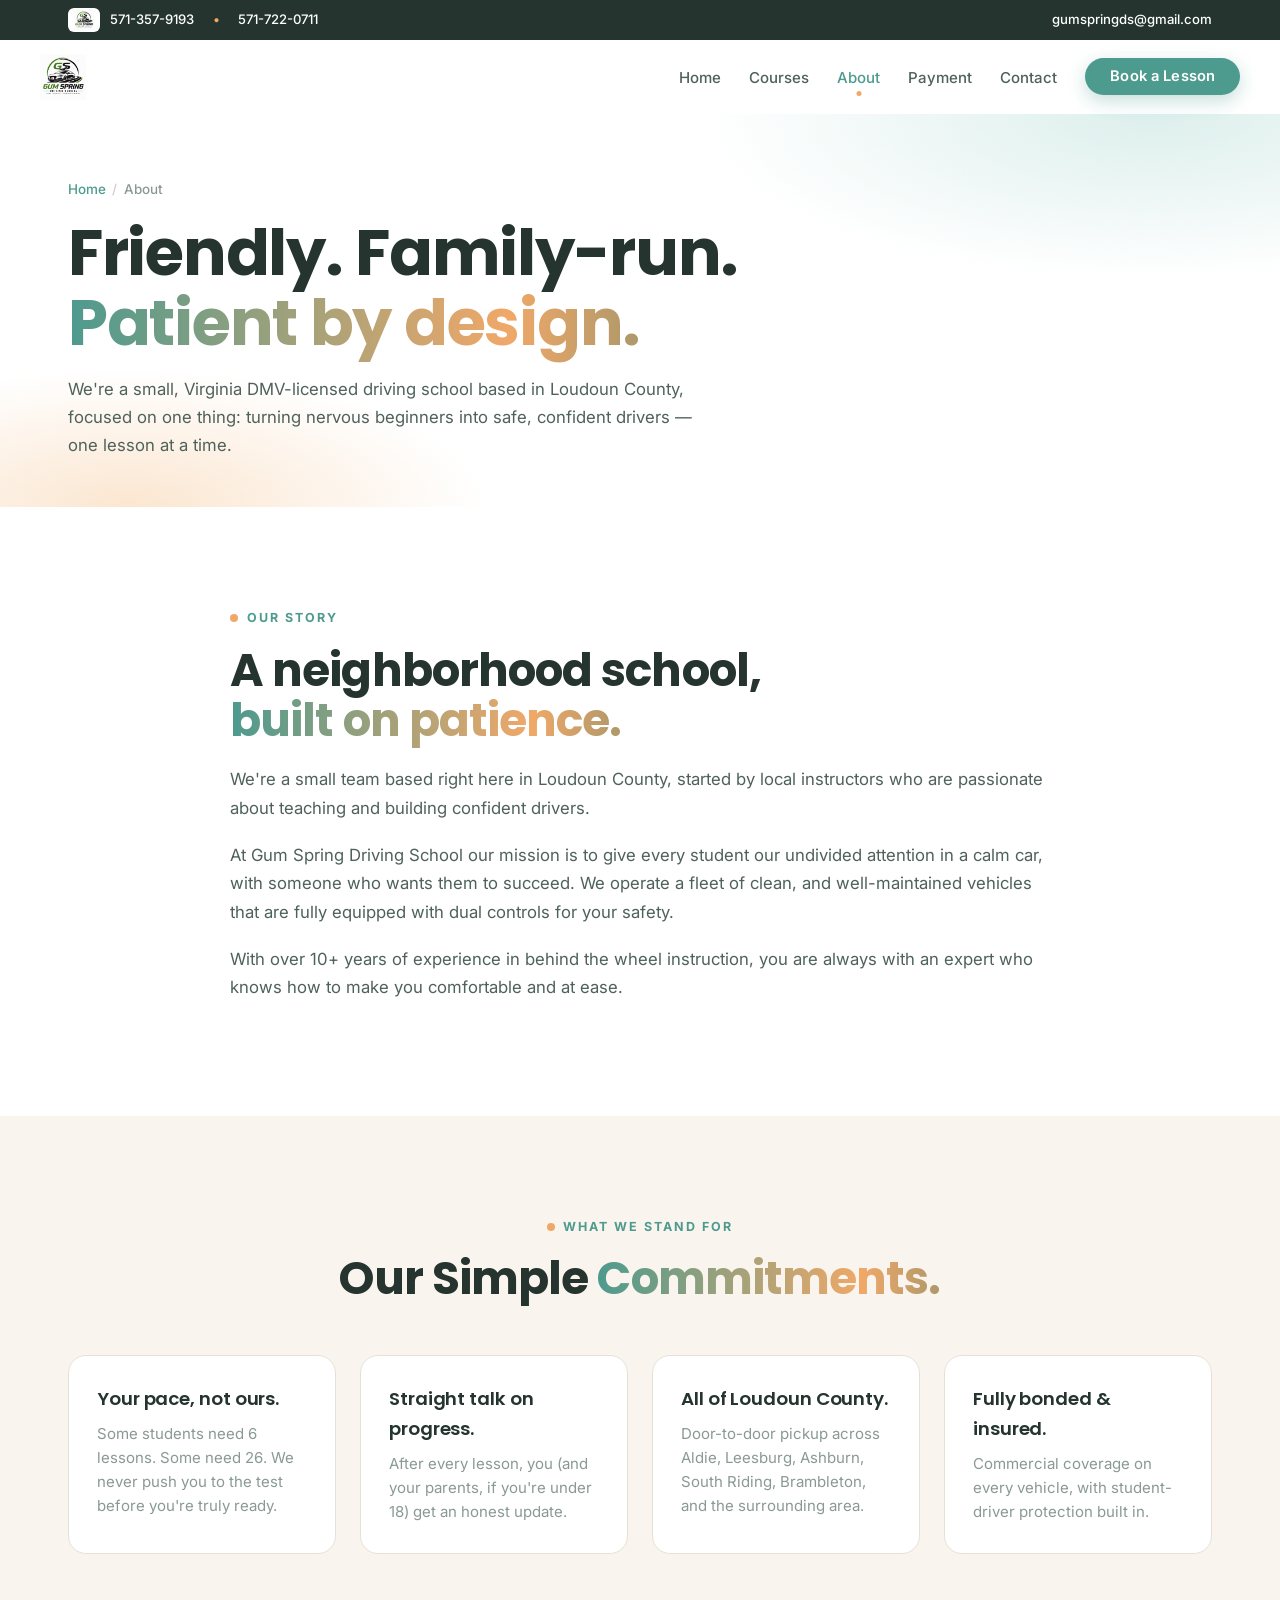
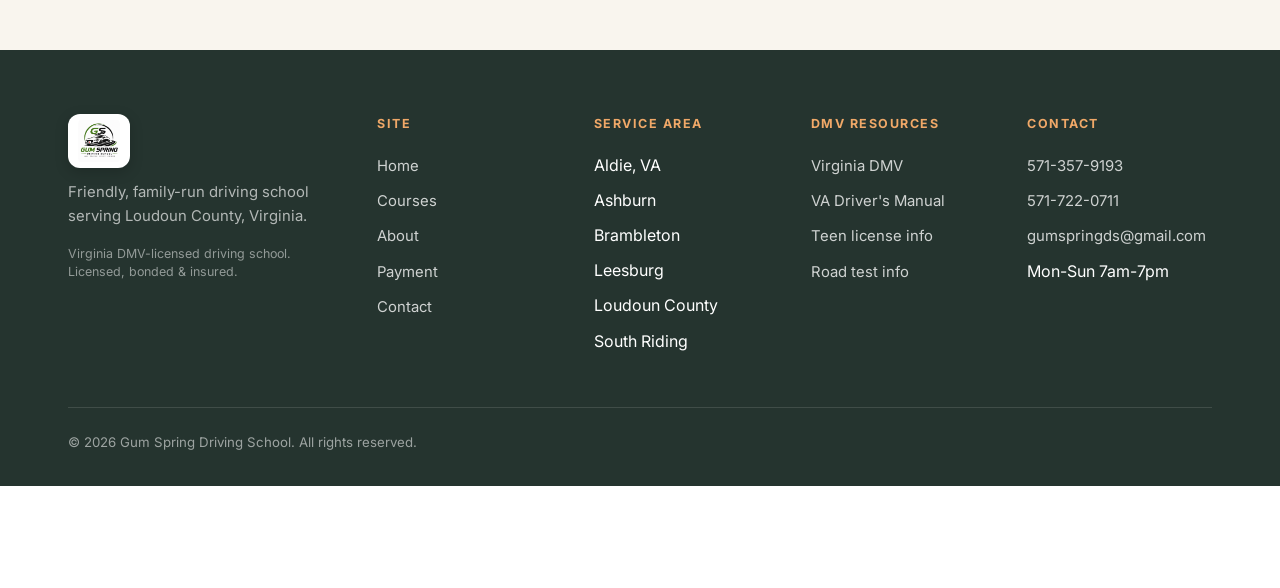
==== commit f333efa1: "Update business hours format in about.html" ====
--- a/pages/about.html
+++ b/pages/about.html
@@ -159,7 +159,7 @@
           <li><a href="tel:5713579193">571-357-9193</a></li>
           <li><a href="tel:5717220711">571-722-0711</a></li>
           <li><a href="mailto:gumspringds@gmail.com">gumspringds@gmail.com</a></li>
-          <li>Mon-Sun 7a-7p</li>
+          <li>Mon-Sun 7am-7pm</li>
         </ul>
       </div>
     </div>
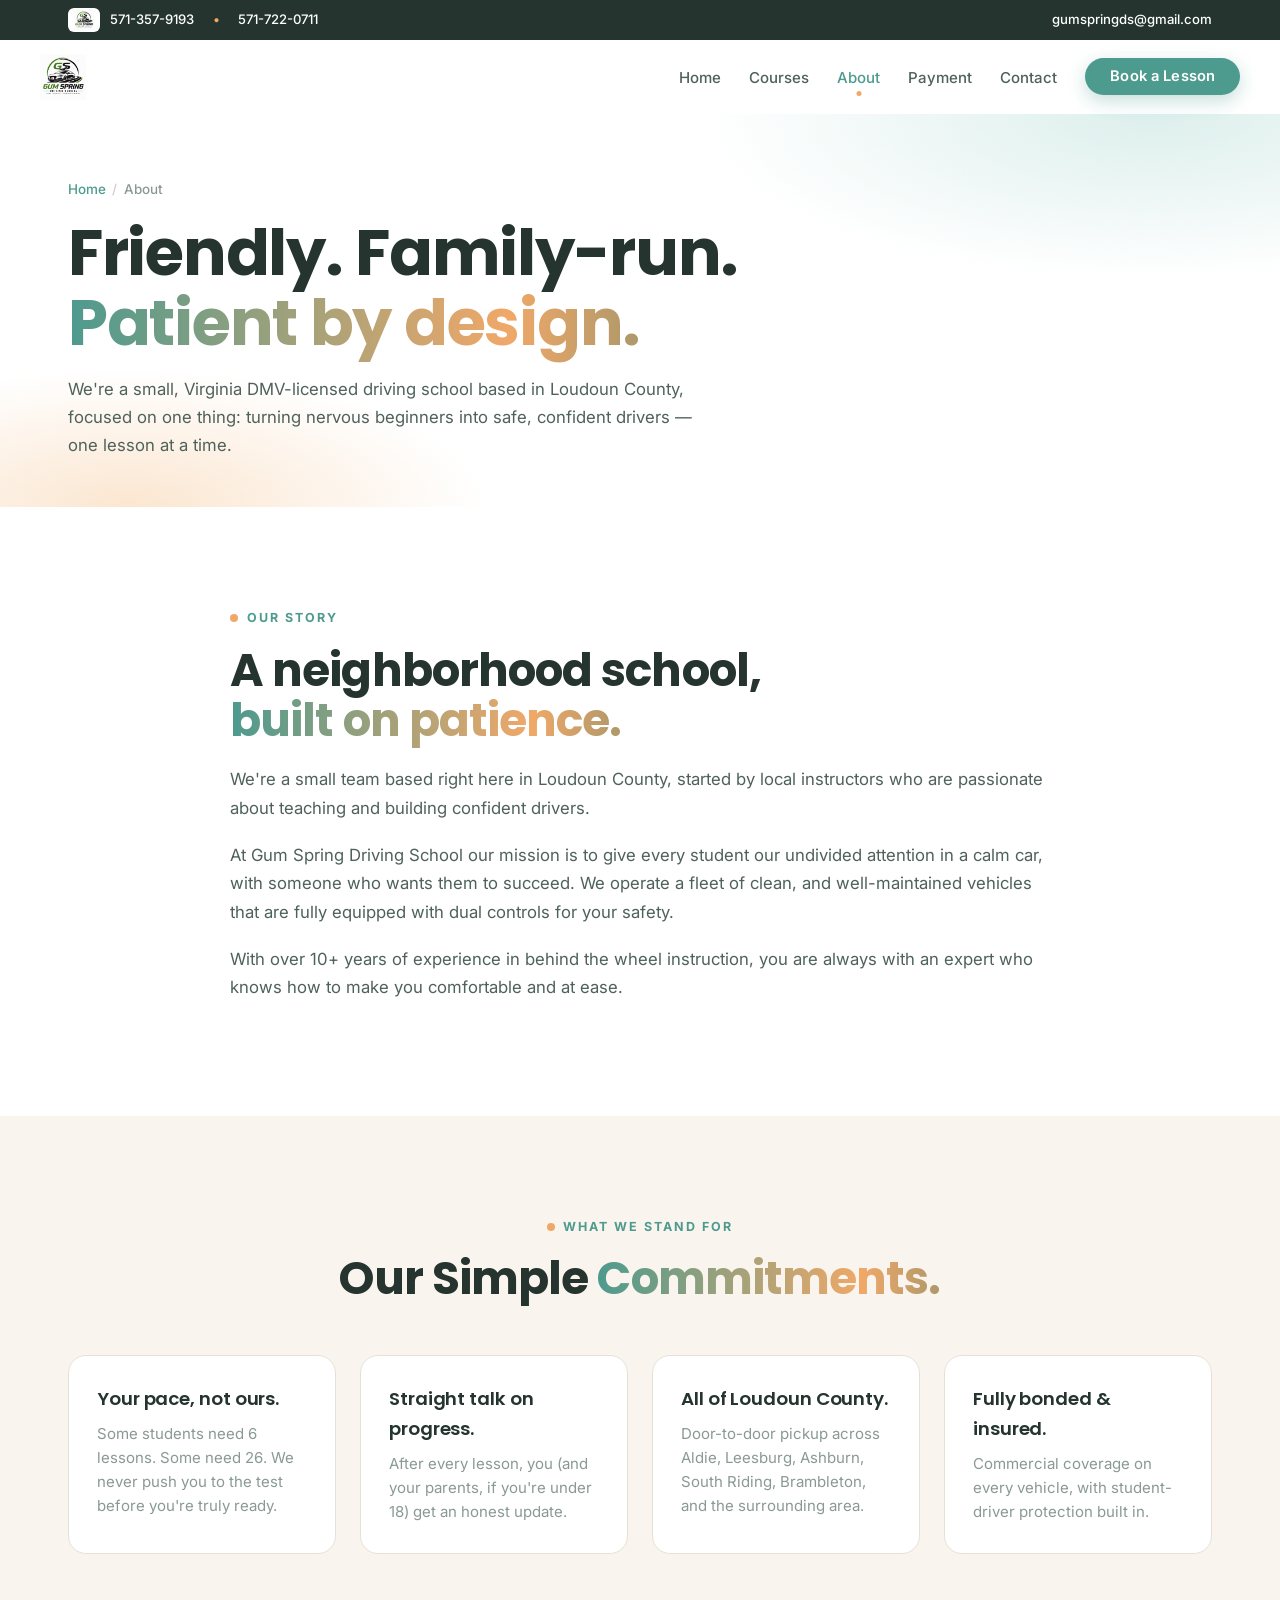
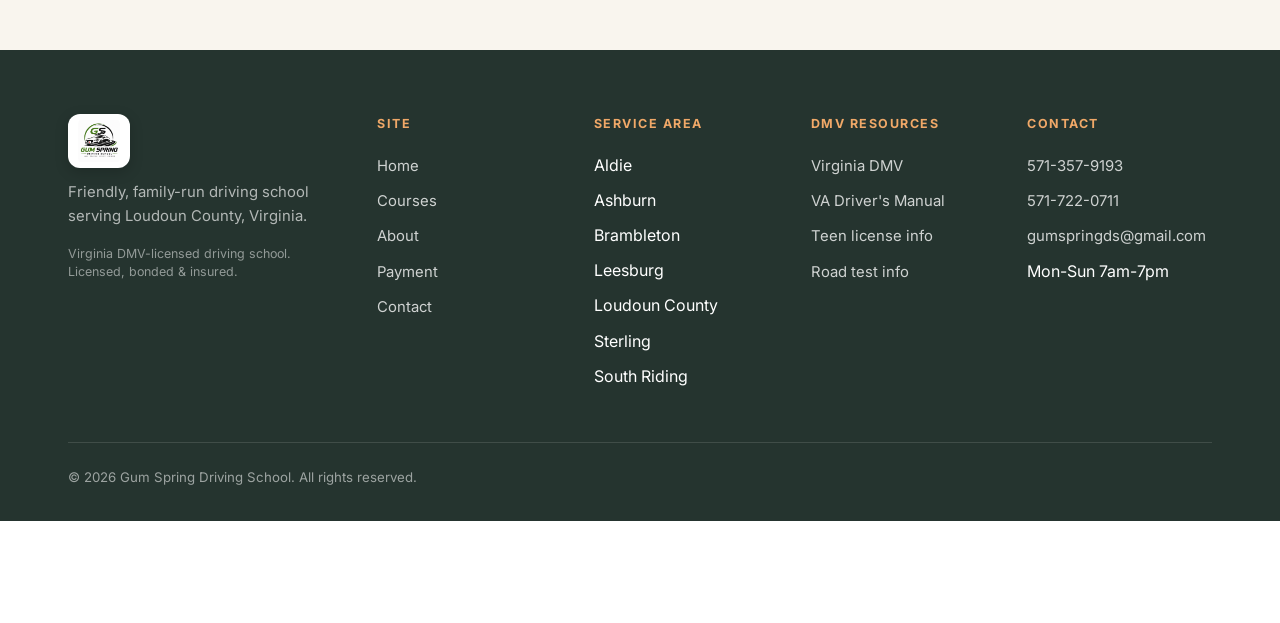
==== commit 8adf3014: "Remove 'VA' from service area list" ====
--- a/pages/about.html
+++ b/pages/about.html
@@ -136,11 +136,12 @@
       <div>
         <h5>Service area</h5>
         <ul>
-          <li>Aldie, VA</li>
+          <li>Aldie</li>
           <li>Ashburn</li>
           <li>Brambleton</li>
           <li>Leesburg</li>
           <li>Loudoun County</li>
+          <li>Sterling</li>
           <li>South Riding</li>
         </ul>
       </div>
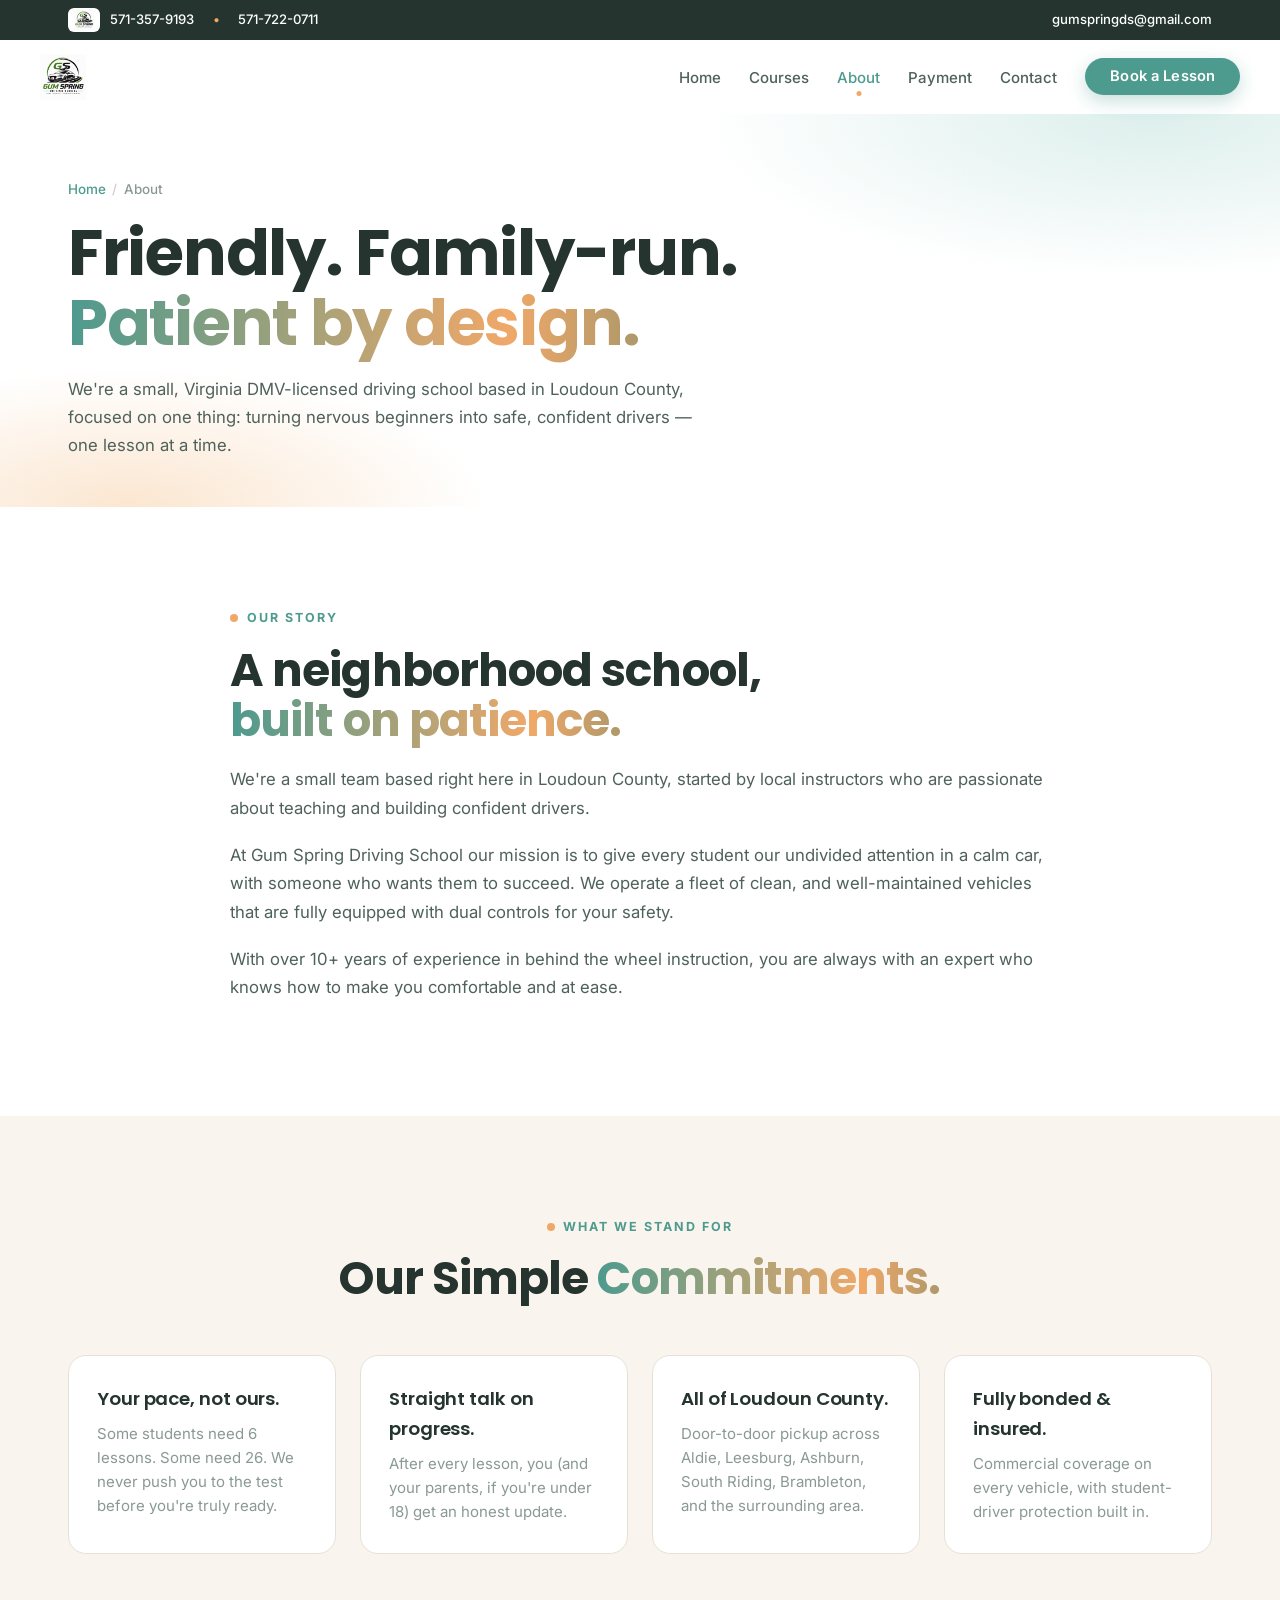
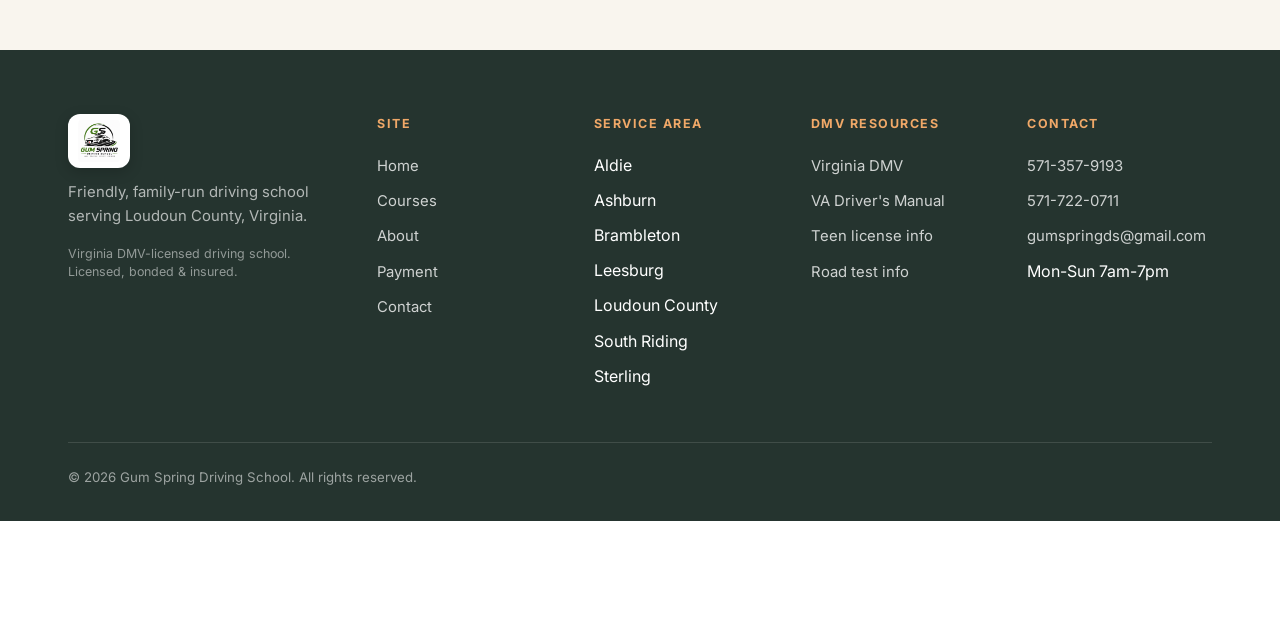
==== commit 55f52efa: "Reorder list to move Sterling to a different position" ====
--- a/pages/about.html
+++ b/pages/about.html
@@ -141,8 +141,8 @@
           <li>Brambleton</li>
           <li>Leesburg</li>
           <li>Loudoun County</li>
-          <li>Sterling</li>
           <li>South Riding</li>
+           <li>Sterling</li>
         </ul>
       </div>
       <div>
